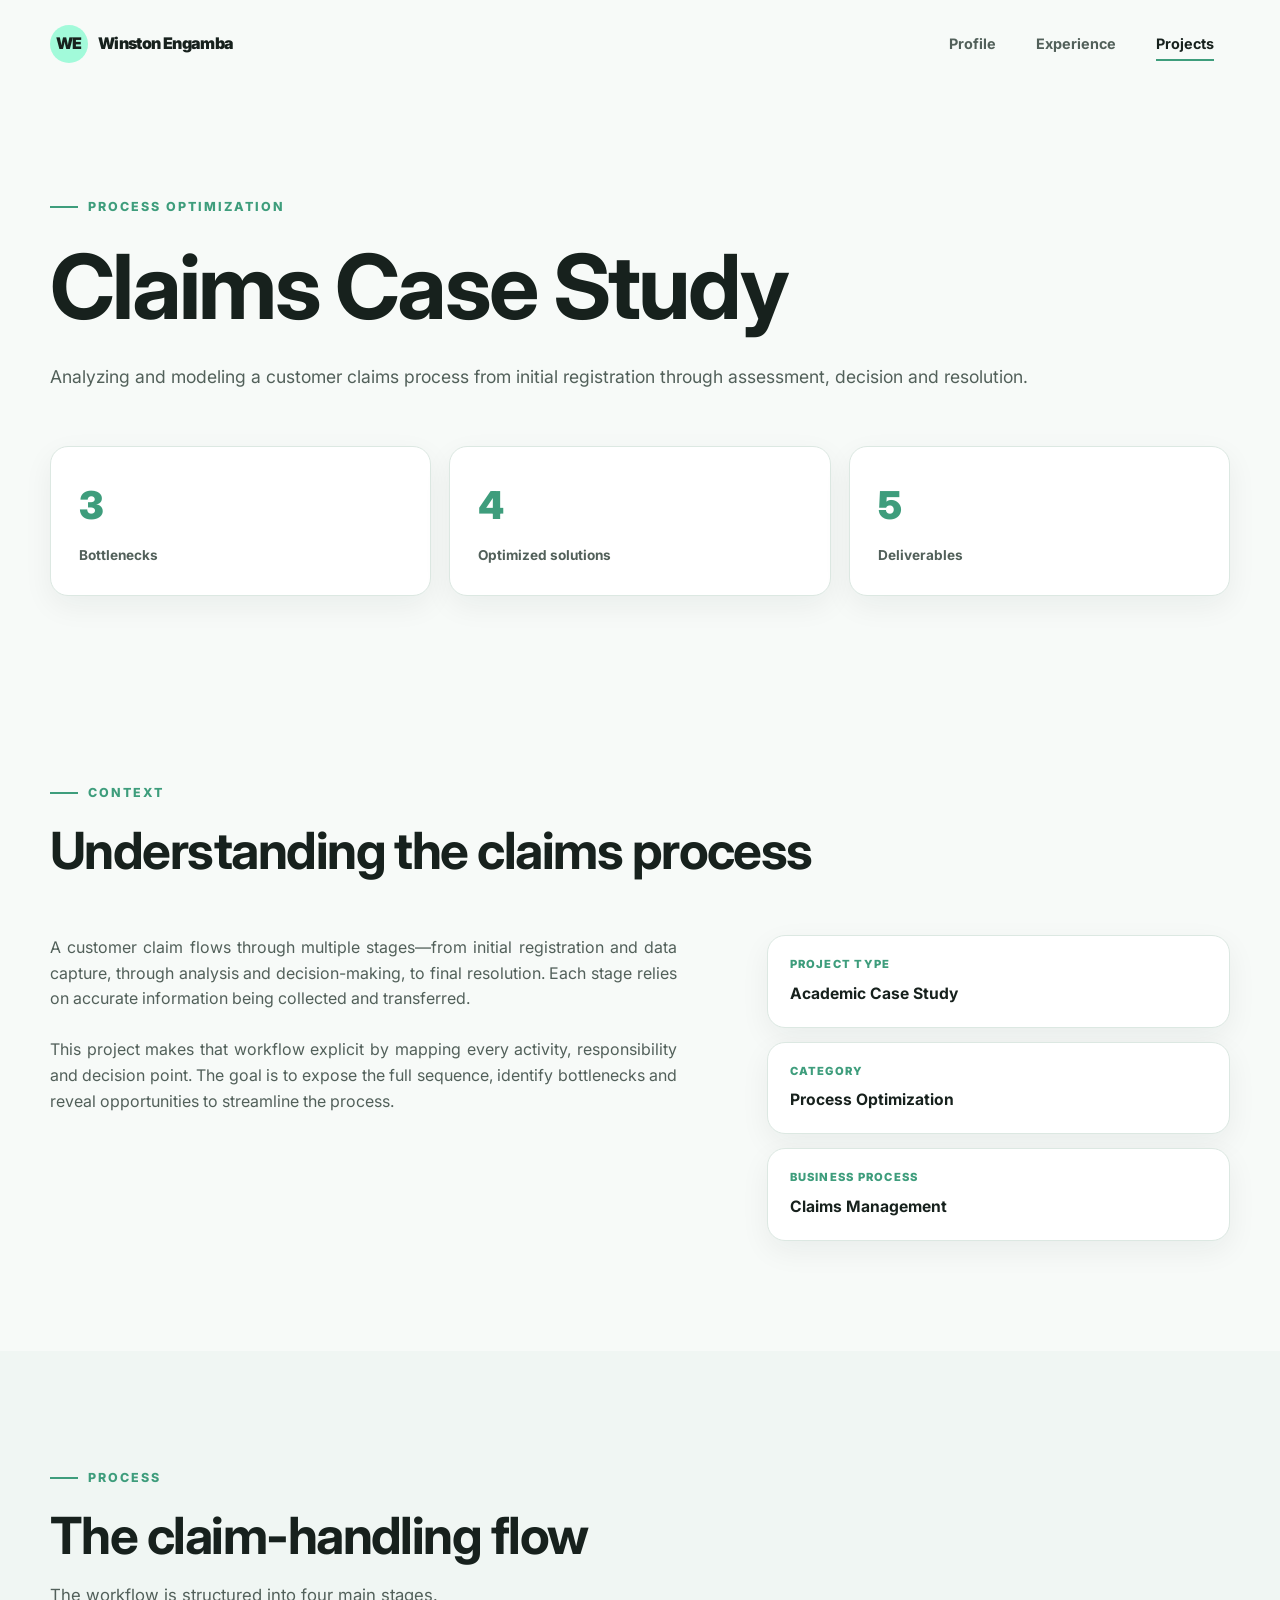
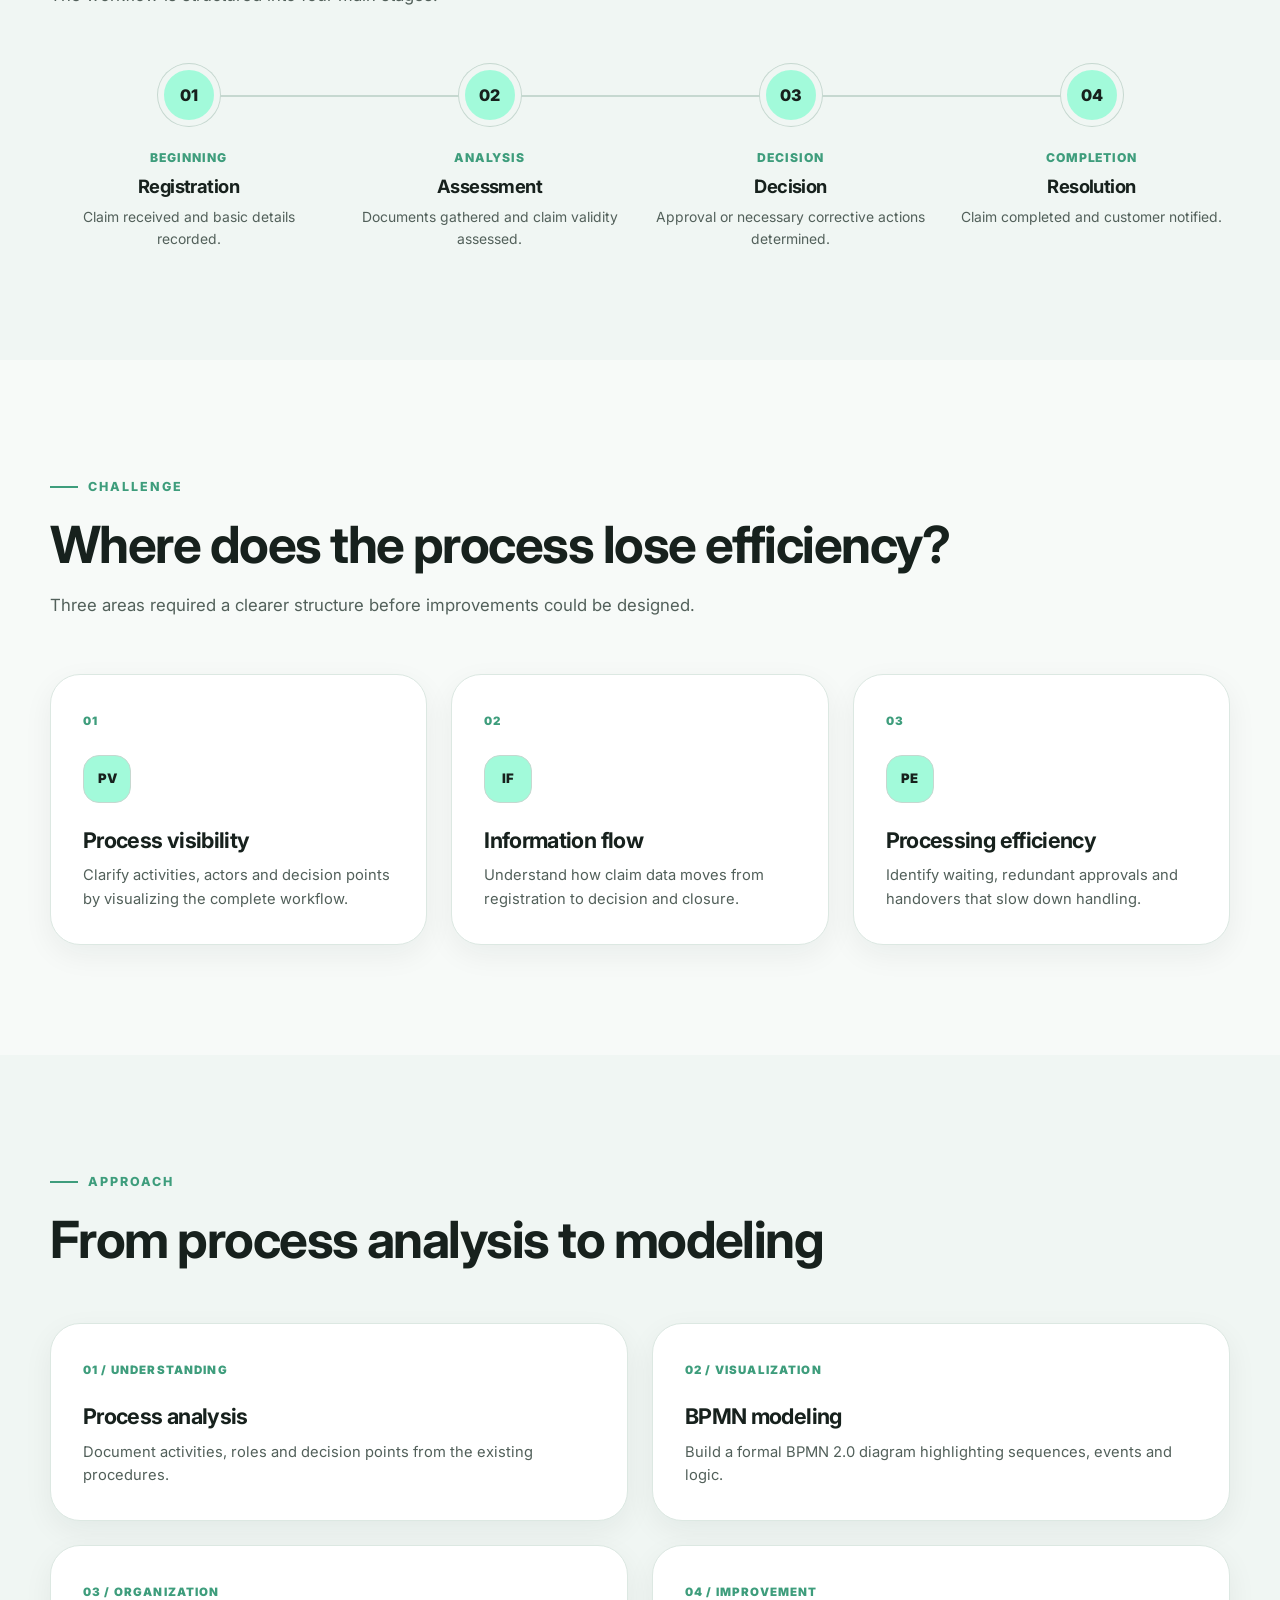
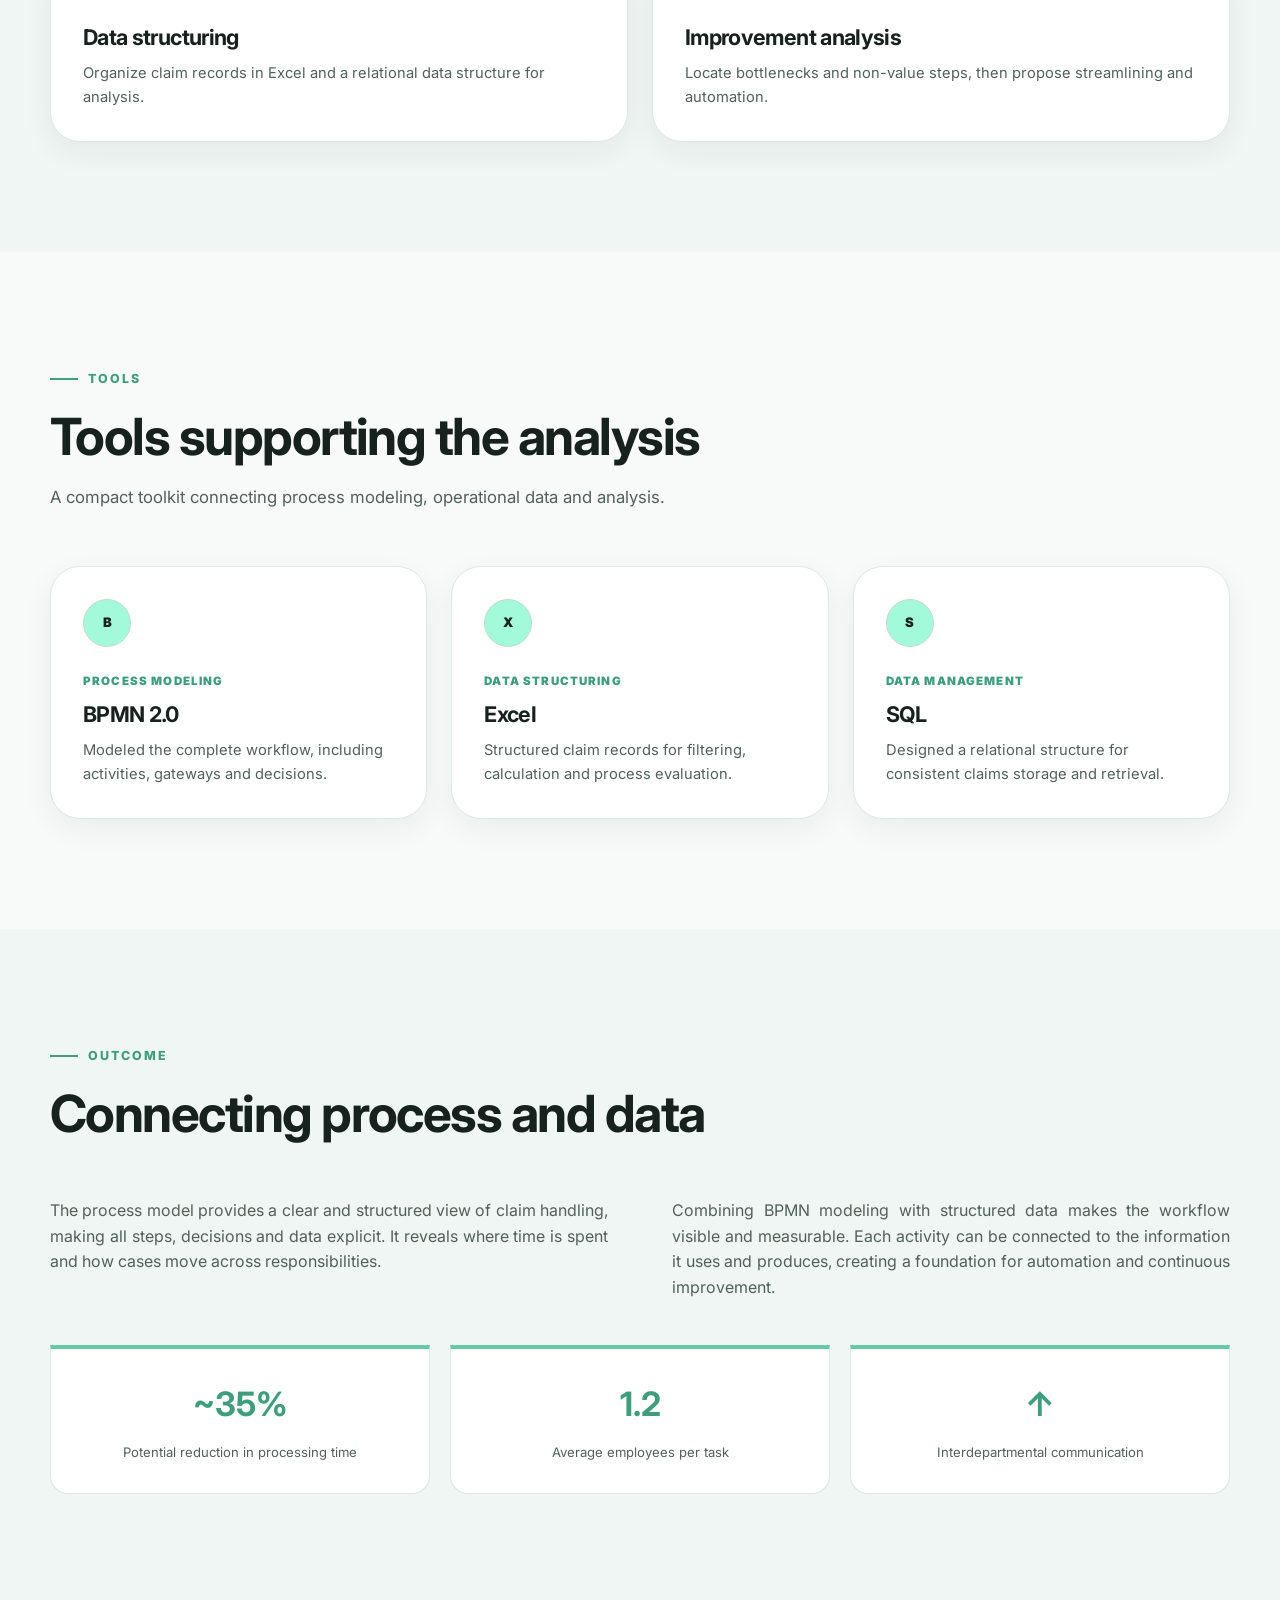
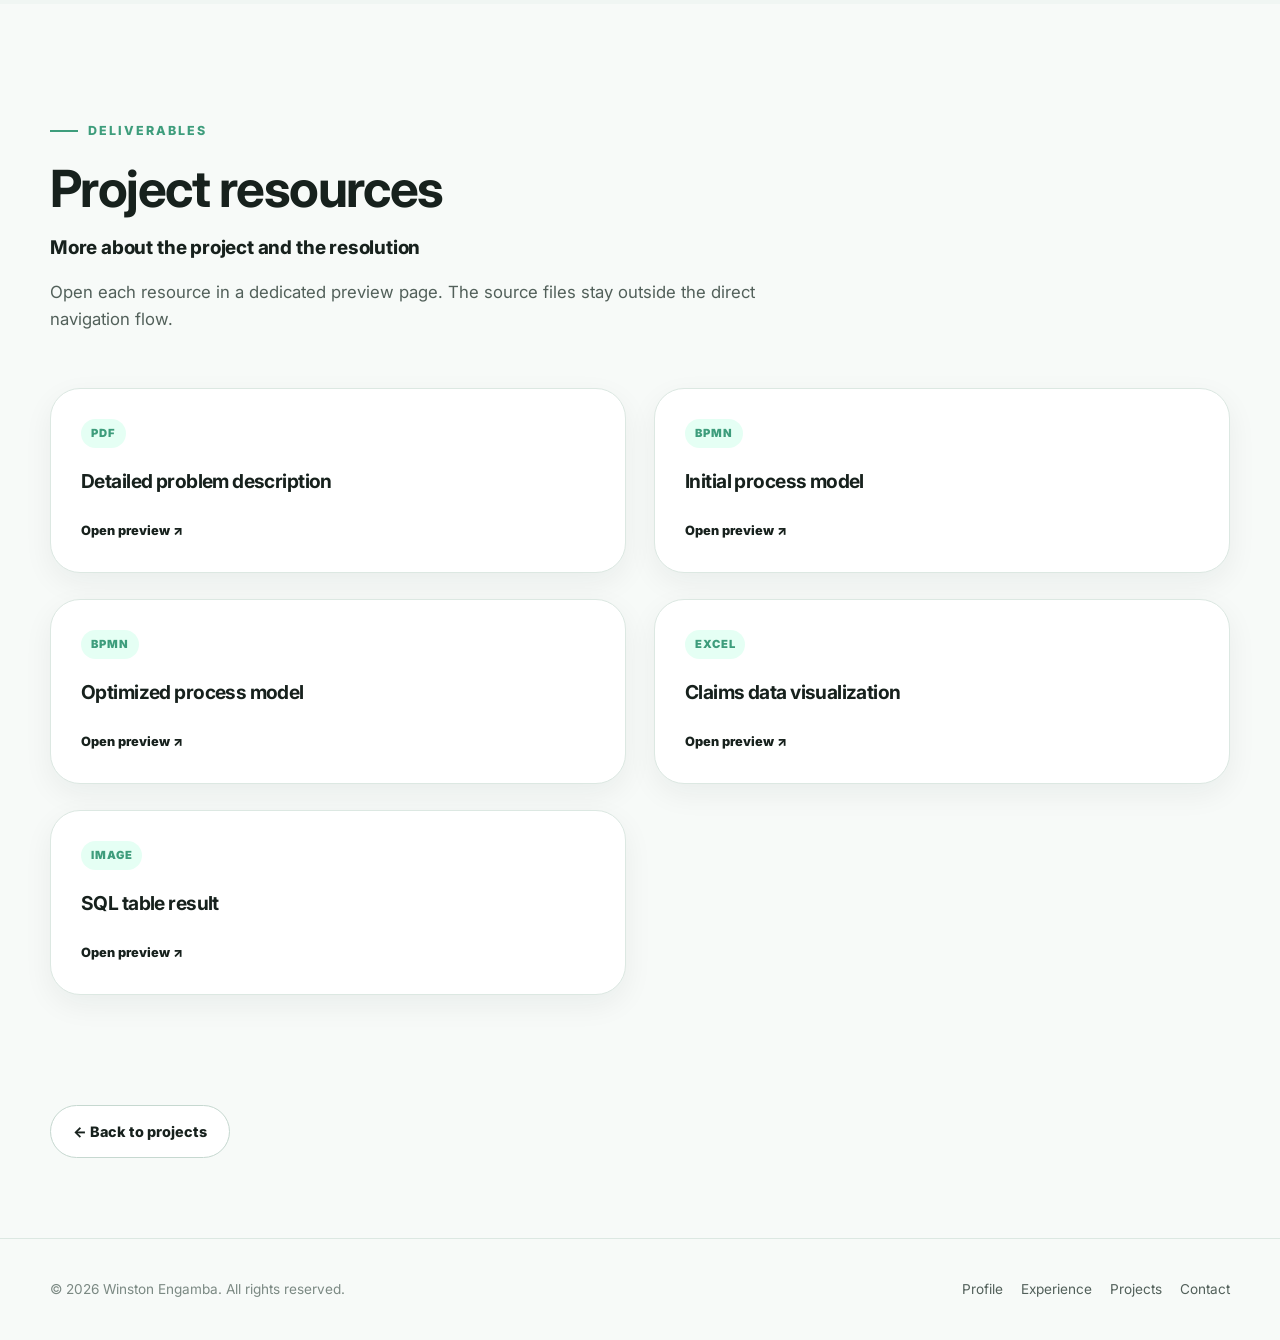
==== claims-case-study.html @ e2bd52e5 "Fix favicon and apple-touch-icon paths in HTML" ====
<!DOCTYPE html>
<html lang="en">
<head>
    <meta charset="UTF-8">
    <meta name="viewport" content="width=device-width, initial-scale=1.0">
    <meta name="description" content="Claims management process optimization case study using BPMN 2.0, Excel and SQL.">
    <meta name="author" content="Winston Engamba">
    <title>Winston Engamba | Claims Case Study</title>

    <link rel="icon" type="image/svg+xml" href="assets/icon/favicon.svg">
    <link rel="alternate icon" type="image/png" href="assets/icon/favicon-32.png">
    <link rel="apple-touch-icon" href="assets/icon/apple-touch-icon.png">
    <meta name="theme-color" content="#A2FADA">

    <link rel="stylesheet" href="css/main.css">
    <link rel="stylesheet" href="css/cases.css">
    <link rel="preconnect" href="https://fonts.googleapis.com">
    <link rel="preconnect" href="https://fonts.gstatic.com" crossorigin>
    <link href="https://fonts.googleapis.com/css2?family=Inter:wght@400;500;600;700;800;900&display=swap" rel="stylesheet">
</head>

<body class="case-page" data-navigation-parent="projects.html">
<header class="site-header">
    <div class="header-container">
        <a href="index.html" class="site-logo" aria-label="Winston Engamba - Home">
            <span class="logo-mark">WE</span>
            <span>Winston Engamba</span>
        </a>
        <nav class="main-navigation" aria-label="Main navigation">
            <a href="index.html">Profile</a>
            <a href="experiences.html">Experience</a>
            <a href="projects.html" class="active">Projects</a>
        </nav>
    </div>
</header>

<main>
    <!-- Reuse this hero and summary structure for future case-study pages. -->
    <section class="case-hero">
        <div class="container">
            <div class="case-hero-content reveal">
                <span class="section-label">Process Optimization</span>
                <h1 class="case-hero-title">Claims Case Study</h1>
                <p class="case-hero-description">
                    Analyzing and modeling a customer claims process from initial
                    registration through assessment, decision and resolution.
                </p>
            </div>

            <div class="case-summary" aria-label="Case study summary">
                <div class="case-summary-card reveal">
                    <span class="case-summary-value" data-case-summary="challenges">0</span>
                    <span class="case-summary-label">Bottlenecks</span>
                </div>
                <div class="case-summary-card reveal">
                    <span class="case-summary-value" data-case-summary="solutions">0</span>
                    <span class="case-summary-label">Optimized solutions</span>
                </div>
                <div class="case-summary-card reveal">
                    <span class="case-summary-value" data-case-summary="deliverables">0</span>
                    <span class="case-summary-label">Deliverables</span>
                </div>
            </div>
        </div>
    </section>

    <section class="section case-context-section">
        <div class="container">
            <div class="case-section-heading reveal">
                <span class="section-label">Context</span>
                <h2 class="section-title">Understanding the claims process</h2>
            </div>

            <div class="case-two-column">
                <div class="case-text reveal">
                    <p>
                        A customer claim flows through multiple stages—from initial
                        registration and data capture, through analysis and decision-making,
                        to final resolution. Each stage relies on accurate information being
                        collected and transferred.
                    </p>
                    <p>
                        This project makes that workflow explicit by mapping every activity,
                        responsibility and decision point. The goal is to expose the full
                        sequence, identify bottlenecks and reveal opportunities to streamline
                        the process.
                    </p>
                </div>
                <div class="case-facts reveal">
                    <div class="case-fact">
                        <span>Project type</span>
                        <strong>Academic Case Study</strong>
                    </div>
                    <div class="case-fact">
                        <span>Category</span>
                        <strong>Process Optimization</strong>
                    </div>
                    <div class="case-fact">
                        <span>Business process</span>
                        <strong>Claims Management</strong>
                    </div>
                </div>
            </div>
        </div>
    </section>

    <section class="section case-section-alt">
        <div class="container">
            <div class="case-section-heading reveal">
                <span class="section-label">Process</span>
                <h2 class="section-title">The claim-handling flow</h2>
                <p class="section-description">The workflow is structured into four main stages.</p>
            </div>

            <div class="process-timeline">
                <article class="process-stage reveal">
                    <div class="process-node">01</div>
                    <span class="process-stage-label">Beginning</span>
                    <h3>Registration</h3>
                    <p>Claim received and basic details recorded.</p>
                </article>
                <article class="process-stage reveal">
                    <div class="process-node">02</div>
                    <span class="process-stage-label">Analysis</span>
                    <h3>Assessment</h3>
                    <p>Documents gathered and claim validity assessed.</p>
                </article>
                <article class="process-stage reveal">
                    <div class="process-node">03</div>
                    <span class="process-stage-label">Decision</span>
                    <h3>Decision</h3>
                    <p>Approval or necessary corrective actions determined.</p>
                </article>
                <article class="process-stage reveal">
                    <div class="process-node">04</div>
                    <span class="process-stage-label">Completion</span>
                    <h3>Resolution</h3>
                    <p>Claim completed and customer notified.</p>
                </article>
            </div>
        </div>
    </section>

    <section class="section">
        <div class="container">
            <div class="case-section-heading reveal">
                <span class="section-label">Challenge</span>
                <h2 class="section-title">Where does the process lose efficiency?</h2>
                <p class="section-description">
                    Three areas required a clearer structure before improvements could be designed.
                </p>
            </div>

            <div class="challenge-grid">
                <article class="challenge-card reveal" data-case-challenge>
                    <span class="case-card-number">01</span>
                    <div class="case-card-icon" aria-hidden="true">PV</div>
                    <h3>Process visibility</h3>
                    <p>Clarify activities, actors and decision points by visualizing the complete workflow.</p>
                </article>
                <article class="challenge-card reveal" data-case-challenge>
                    <span class="case-card-number">02</span>
                    <div class="case-card-icon" aria-hidden="true">IF</div>
                    <h3>Information flow</h3>
                    <p>Understand how claim data moves from registration to decision and closure.</p>
                </article>
                <article class="challenge-card reveal" data-case-challenge>
                    <span class="case-card-number">03</span>
                    <div class="case-card-icon" aria-hidden="true">PE</div>
                    <h3>Processing efficiency</h3>
                    <p>Identify waiting, redundant approvals and handovers that slow down handling.</p>
                </article>
            </div>
        </div>
    </section>

    <section class="section case-section-alt">
        <div class="container">
            <div class="case-section-heading reveal">
                <span class="section-label">Approach</span>
                <h2 class="section-title">From process analysis to modeling</h2>
            </div>

            <div class="approach-grid">
                <article class="approach-card reveal" data-case-solution>
                    <span class="case-card-number">01 / Understanding</span>
                    <h3>Process analysis</h3>
                    <p>Document activities, roles and decision points from the existing procedures.</p>
                </article>
                <article class="approach-card reveal" data-case-solution>
                    <span class="case-card-number">02 / Visualization</span>
                    <h3>BPMN modeling</h3>
                    <p>Build a formal BPMN 2.0 diagram highlighting sequences, events and logic.</p>
                </article>
                <article class="approach-card reveal" data-case-solution>
                    <span class="case-card-number">03 / Organization</span>
                    <h3>Data structuring</h3>
                    <p>Organize claim records in Excel and a relational data structure for analysis.</p>
                </article>
                <article class="approach-card reveal" data-case-solution>
                    <span class="case-card-number">04 / Improvement</span>
                    <h3>Improvement analysis</h3>
                    <p>Locate bottlenecks and non-value steps, then propose streamlining and automation.</p>
                </article>
            </div>
        </div>
    </section>

    <section class="section">
        <div class="container">
            <div class="case-section-heading reveal">
                <span class="section-label">Tools</span>
                <h2 class="section-title">Tools supporting the analysis</h2>
                <p class="section-description">
                    A compact toolkit connecting process modeling, operational data and analysis.
                </p>
            </div>

            <div class="tools-grid">
                <article class="tool-card reveal">
                    <div class="tool-mark" aria-hidden="true">B</div>
                    <span class="tool-category">Process modeling</span>
                    <h3>BPMN 2.0</h3>
                    <p>Modeled the complete workflow, including activities, gateways and decisions.</p>
                </article>
                <article class="tool-card reveal">
                    <div class="tool-mark" aria-hidden="true">X</div>
                    <span class="tool-category">Data structuring</span>
                    <h3>Excel</h3>
                    <p>Structured claim records for filtering, calculation and process evaluation.</p>
                </article>
                <article class="tool-card reveal">
                    <div class="tool-mark" aria-hidden="true">S</div>
                    <span class="tool-category">Data management</span>
                    <h3>SQL</h3>
                    <p>Designed a relational structure for consistent claims storage and retrieval.</p>
                </article>
            </div>
        </div>
    </section>

    <section class="section case-section-alt">
        <div class="container">
            <div class="case-section-heading reveal">
                <span class="section-label">Outcome</span>
                <h2 class="section-title">Connecting process and data</h2>
            </div>

            <div class="outcome-content reveal">
                <div class="outcome-copy">
                    <p>
                        The process model provides a clear and structured view of claim handling,
                        making all steps, decisions and data explicit. It reveals where time is
                        spent and how cases move across responsibilities.
                    </p>
                    <p>
                        Combining BPMN modeling with structured data makes the workflow visible
                        and measurable. Each activity can be connected to the information it uses
                        and produces, creating a foundation for automation and continuous improvement.
                    </p>
                </div>

                <div class="outcome-metrics">
                    <div class="outcome-metric">
                        <strong>~35%</strong>
                        <span>Potential reduction in processing time</span>
                    </div>
                    <div class="outcome-metric">
                        <strong>1.2</strong>
                        <span>Average employees per task</span>
                    </div>
                    <div class="outcome-metric">
                        <strong>↑</strong>
                        <span>Interdepartmental communication</span>
                    </div>
                </div>
            </div>
        </div>
    </section>

    <section class="section case-deliverables-section" id="deliverables">
        <div class="container">
            <div class="case-section-heading reveal">
                <span class="section-label">Deliverables</span>
                <h2 class="section-title">Project resources</h2>
                <p class="deliverables-subtitle">More about the project and the resolution</p>
                <p class="section-description">
                    Open each resource in a dedicated preview page. The source files stay outside
                    the direct navigation flow.
                </p>
            </div>

            <div class="deliverables-grid">
                <a class="deliverable-card reveal" data-case-deliverable href="document-viewer.html?doc=overview" target="_blank" rel="noopener noreferrer">
                    <span class="deliverable-type">PDF</span>
                    <h3>Detailed problem description</h3>
                    <span class="deliverable-action">Open preview ↗</span>
                </a>
                <a class="deliverable-card reveal" data-case-deliverable href="document-viewer.html?doc=initial-process" target="_blank" rel="noopener noreferrer">
                    <span class="deliverable-type">BPMN</span>
                    <h3>Initial process model</h3>
                    <span class="deliverable-action">Open preview ↗</span>
                </a>
                <a class="deliverable-card reveal" data-case-deliverable href="document-viewer.html?doc=optimized-process" target="_blank" rel="noopener noreferrer">
                    <span class="deliverable-type">BPMN</span>
                    <h3>Optimized process model</h3>
                    <span class="deliverable-action">Open preview ↗</span>
                </a>
                <a class="deliverable-card reveal" data-case-deliverable href="document-viewer.html?doc=excel" target="_blank" rel="noopener noreferrer">
                    <span class="deliverable-type">Excel</span>
                    <h3>Claims data visualization</h3>
                    <span class="deliverable-action">Open preview ↗</span>
                </a>
                <a class="deliverable-card reveal" data-case-deliverable href="document-viewer.html?doc=sql-result" target="_blank" rel="noopener noreferrer">
                    <span class="deliverable-type">Image</span>
                    <h3>SQL table result</h3>
                    <span class="deliverable-action">Open preview ↗</span>
                </a>
            </div>
        </div>
    </section>

    <div class="case-back">
        <div class="container">
            <a href="projects.html" class="button button-secondary">← Back to projects</a>
        </div>
    </div>
</main>

<footer class="site-footer">
    <div class="container footer-container">
        <p class="footer-copy">© <span data-current-year>2026</span> Winston Engamba. All rights reserved.</p>
        <div class="footer-links">
            <a href="index.html">Profile</a>
            <a href="experiences.html">Experience</a>
            <a href="projects.html">Projects</a>
            <a href="index.html#contact">Contact</a>
        </div>
    </div>
</footer>

<script src="js/main.js" defer></script>
<script src="js/animations.js" defer></script>
<script src="js/cases.js" defer></script>
</body>
</html>
---- css/main.css ----
/* =========================================================
   WINSTON ENGAMBA — PORTFOLIO
   MAIN.CSS
   Global design system
========================================================= */


/* =========================================================
   01. DESIGN TOKENS
========================================================= */

:root {
    /* ---------- Brand ---------- */
    --primary: #A2FADA;
    --primary-dark: #65C9A6;
    --primary-deep: #3E9D7C;
    --primary-light: #E5FFF4;


    /* ---------- Backgrounds ---------- */
    --background: #F7FAF8;
    --surface: #FFFFFF;
    --surface-soft: #F0F6F3;


    /* ---------- Typography ---------- */
    --text: #17211D;
    --text-soft: #52605A;
    --text-muted: #7B8983;


    /* ---------- Borders ---------- */
    --border: #DCE8E2;
    --border-strong: #C6D8D0;


    /* ---------- Shadows ---------- */
    --shadow-soft:0 10px 30px rgba(23, 33, 29, 0.06);
    --shadow-medium: 0 20px 50px rgba(23, 33, 29, 0.10);


    /* ---------- Radius ---------- */
    --radius-small: 10px;
    --radius-medium: 18px;
    --radius-large: 30px;
    --radius-pill: 999px;


    /* ---------- Layout ---------- */
    --container-width: 1180px;
    --section-padding: 110px;

    /* ---------- Transitions ---------- */
    --transition-fast: 0.2s ease;
    --transition: 0.35s ease;
    --transition-slow: 0.6s ease;

}


/* =========================================================
   02. RESET
========================================================= */

*,
*::before,
*::after {box-sizing: border-box;}

html {scroll-behavior: smooth;}
body {
    margin: 0;
    padding: 0;
    background: var(--background);
    color: var(--text);
    font-family: Inter, "Segoe UI", Roboto, Helvetica, Arial, sans-serif;
    line-height: 1.6;
    overflow-x: hidden;
}

body.menu-is-open {overflow: hidden;}
img {display: block; max-width: 100%;}
a {color: inherit; text-decoration: none;}

button, input, textarea,
select {font: inherit;}

/* =========================================================
   03. GLOBAL TYPOGRAPHY
========================================================= */

h1,
h2,
h3,
h4,
p {margin-top: 0;}
h1,
h2,
h3,
h4 {line-height: 1.15; letter-spacing: -0.03em;}
h1 {font-size: clamp(3rem, 7vw, 6.8rem);}
h2 {font-size: clamp(2.2rem, 4vw, 4rem);}
h3 {font-size: clamp(1.4rem, 2vw, 2rem);}
p {color: var(--text-soft);}

/* =========================================================
   04. GLOBAL CONTAINER
========================================================= */
.container {
    width: min(calc(100% - 40px), var(--container-width));margin-inline: auto;}


/* =========================================================
   05. SECTIONS
========================================================= */

.section {padding-block: var(--section-padding);}
.section-header {
    max-width: 760px;
    margin-bottom: 55px;
}
.section-label {
    display: inline-flex;
    align-items: center;
    gap: 10px;
    margin-bottom: 18px;
    color: var(--primary-deep);
    font-size: 0.78rem;
    font-weight: 800;
    letter-spacing: 0.16em;
    text-transform: uppercase;
}
.section-label::before {
    content: "";
    width: 28px;
    height: 2px;
    background: var(--primary-deep);
}
.section-title {margin-bottom: 18px;}
.section-description {
    max-width: 650px;
    font-size: 1.05rem;
}


/* =========================================================
   06. HEADER
========================================================= */

.site-header {
    position: fixed;
    top: 0;
    left: 0;
    width: 100%;
    z-index: 1000;
    padding: 22px 0;
    transition:
      background var(--transition), box-shadow var(--transition),
      padding var(--transition);
}


.site-header.header-scrolled {
    padding: 14px 0;
    background: rgba(247, 250, 248, 0.90);
    box-shadow: 0 5px 25px rgba(23, 33, 29, 0.06);
    backdrop-filter: blur(14px);
}

.header-container {
    width: min(calc(100% - 40px), var(--container-width));
    margin-inline: auto;
    display: flex;
    align-items: center;
    justify-content: space-between;
}

.site-logo {
    display: inline-flex;
    align-items: center;
    gap: 10px;
    font-weight: 900;
    letter-spacing: -0.04em;
}

.logo-mark {
    display: grid;
    place-items: center;
    width: 38px;
    height: 38px;
    border-radius: 50%;
    background: var(--primary);
    color: var(--text);
    font-weight: 900;
}


.main-navigation {
    display: flex;
    align-items: center;
    gap: 8px;
}

.main-navigation a {
    position: relative;
    padding: 10px 16px;
    color: var(--text-soft);
    font-size: 0.9rem;
    font-weight: 700;
    transition: color var(--transition-fast);
}

.main-navigation a::after {
    content: "";
    position: absolute;
    left: 16px;
    right: 16px;
    bottom: 4px;
    height: 2px;
    background: var(--primary-deep);
    transform: scaleX(0);
    transform-origin: center;
    transition: transform var(--transition);}
.main-navigation a:hover,
.main-navigation a.active {color: var(--text);}
.main-navigation a:hover::after,
.main-navigation a.active::after {transform: scaleX(1);}


/* =========================================================
   07. MOBILE MENU
========================================================= */
.mobile-menu-button {
    display: none;
    width: 44px;
    height: 44px;
    padding: 9px;
    border: 1px solid var(--border);
    border-radius: 50%;
    background: var(--surface);
    cursor: pointer;

}
.mobile-menu-button span {
    display: block;
    width: 100%;
    height: 2px;
    margin: 5px 0;
    background: var(--text);
    transition: transform var(--transition), opacity var(--transition);
}
.mobile-menu-button.menu-open span:nth-child(1) {
  transform: translateY(7px)rotate(45deg);}
.mobile-menu-button.menu-open span:nth-child(2) {opacity: 0;}
.mobile-menu-button.menu-open span:nth-child(3) {
  transform: translateY(-7px) rotate(-45deg);}


/* =========================================================
   08. BUTTONS
========================================================= */

.button {
    display: inline-flex;
    align-items: center;
    justify-content: center;
    gap: 10px;
    padding: 14px 22px;
    border: 1px solid transparent;
    border-radius: var(--radius-pill);
    font-size: 0.9rem;
    font-weight: 800;
    cursor: pointer;
    transition: transform var(--transition), background var(--transition),
        border-color var(--transition),
        box-shadow var(--transition);
}
.button:hover {transform: translateY(-2px);}
.button-primary {
    background: var(--primary);
    color: var(--text);
    box-shadow: 0 8px 20px rgba(101, 201, 166, 0.18);
}
.button-primary:hover {background: var(--primary-dark);}
.button-secondary {
    border-color: var(--border-strong);
    background: var(--surface);
}
.button-secondary:hover {
    border-color: var(--primary-dark);
    background: var(--primary-light);

}


/* =========================================================
   09. TAGS / PILLS
========================================================= */

.tag {
    display: inline-flex;
    align-items: center;
    padding: 7px 12px;
    border: 1px solid var(--border);
    border-radius: var(--radius-pill);
    background: var(--surface);
    color: var(--text-soft);
    font-size: 0.76rem;
    font-weight: 700;
}


.tag-primary {
    border-color:rgba(101, 201, 166, 0.35);
    background: var(--primary-light);
    color: var(--primary-deep);
}


/* =========================================================
   10. CARDS
========================================================= */

.card {
    background: var(--surface);
    border: 1px solid var(--border);
    border-radius: var(--radius-medium);
    box-shadow: var(--shadow-soft);
    transition: transform var(--transition), box-shadow var(--transition),
    border-color var(--transition);
}

.card:hover {transform: translateY(-5px);
    border-color:rgba(101, 201, 166, 0.55);
    box-shadow: var(--shadow-medium);
}


/* =========================================================
   11. FOOTER
========================================================= */

.site-footer {padding: 40px 0; border-top: 1px solid var(--border);}
.footer-container {display: flex;
    align-items: center;
    justify-content: space-between;
    gap: 30px;
}
.footer-copy {margin: 0; color: var(--text-muted); font-size: 0.85rem;}
.footer-links {display: flex; gap: 18px;}
.footer-links a {color: var(--text-soft); font-size: 0.85rem; 
                 transition:color var(--transition-fast);}
.footer-links a:hover {color: var(--primary-deep);}

/* =========================================================
   12. SCROLL REVEAL
========================================================= */
.reveal {opacity: 0; transform:translateY(30px); transition:opacity 0.8s ease,
        transform 0.8s ease;}
.reveal.visible {opacity: 1; transform:translateY(0);}
.reveal:nth-child(1) {transition-delay: 0ms;}
.reveal:nth-child(2) {transition-delay: 80ms;}
.reveal:nth-child(3) {transition-delay: 160ms;}
.reveal:nth-child(4) {transition-delay: 240ms;}


/* =========================================================
   13. STAGGER
========================================================= */
.skill-bubble,
.interest-card,
.experience-card,
.project-card,
.category-bubble {transition-delay:var(--animation-delay, 0ms);}

/* =========================================================
   14. UTILITY
========================================================= */
.text-primary {color: var(--primary-deep);}
.text-center {text-align: center;}
.no-margin {margin: 0;}


/* =========================================================
   15. RESPONSIVE
========================================================= */
@media (max-width: 850px) {:root {--section-padding: 80px;}
    .main-navigation {
        position: fixed;
        top: 76px;
        left: 20px;
        right: 20px;
        display: flex;
        flex-direction: column;
        align-items: stretch;
        padding: 15px;
        border: 1px solid var(--border);
        border-radius: var(--radius-medium);
        background: var(--surface);
        box-shadow: var(--shadow-medium);
        opacity: 0;
        visibility: hidden;
        transform: translateY(-10px);
        transition: opacity var(--transition), visibility var(--transition),
        transform var(--transition);
    }
    .main-navigation.mobile-navigation-open {opacity: 1; visibility: visible;
                                             transform:translateY(0);}
    .main-navigation a {padding: 13px 15px;}
    .mobile-menu-button {display: block;}
    .footer-container {
      flex-direction: column;
      align-items: flex-start;

    }

}


@media (max-width: 600px) {
    .container,
    .header-container {width:min(calc(100% - 28px), var(--container-width));}
    .section-header {margin-bottom: 40px;}
    .footer-links {flex-wrap: wrap;}

}


/* =========================================================
   16. REDUCED MOTION
========================================================= */

@media (prefers-reduced-motion: reduce) {
    *, *::before, *::after {scroll-behavior: auto !important;
        animation-duration:0.01ms !important;
        animation-iteration-count:1 !important;
        transition-duration:0.01ms !important;
    }

    .reveal {opacity: 1; transform: none;}

}
---- css/cases.css ----
/* =========================================================
   CASE STUDY DESIGN SYSTEM
   Reuse these classes for every future case-study page.
========================================================= */

.case-page {--case-accent: var(--primary);}

.case-hero {
    padding-top: 190px;
    padding-bottom: 70px;
}

.case-hero-content {width: 100%; max-width: none;}
.case-hero-title {
    margin-bottom: 25px;
    font-size: clamp(3rem, 7vw, 6.8rem);
}
.case-hero-description {
    width: 100%;
    max-width: none;
    margin-bottom: 0;
    font-size: 1.1rem;
}

.case-summary {
    display: grid;
    grid-template-columns: repeat(3, minmax(0, 1fr));
    gap: 18px;
    margin-top: 55px;
}
.case-summary-card {
    padding: 28px;
    border: 1px solid var(--border);
    border-radius: var(--radius-medium);
    background: var(--surface);
    box-shadow: var(--shadow-soft);
}
.case-summary-value {
    display: block;
    margin-bottom: 5px;
    color: var(--primary-deep);
    font-size: 2.4rem;
    font-weight: 900;
    letter-spacing: -0.05em;
}
.case-summary-label {
    color: var(--text-soft);
    font-size: 0.85rem;
    font-weight: 700;
}

.case-section-alt {background: var(--surface-soft);}
.case-section-heading {width: 100%; margin-bottom: 55px;}
.case-section-heading .section-description {max-width: 760px;}

/* Context */
.case-two-column {
    display: grid;
    grid-template-columns: minmax(0, 1.15fr) minmax(280px, 0.85fr);
    gap: clamp(45px, 7vw, 90px);
    align-items: start;
}
.case-text {text-align: justify;}
.case-text p {margin-bottom: 1.6rem;}
.case-text p:last-child {margin-bottom: 0;}
.case-facts {display: grid; gap: 14px;}
.case-fact {
    padding: 20px 22px;
    border: 1px solid var(--border);
    border-radius: var(--radius-medium);
    background: var(--surface);
    box-shadow: var(--shadow-soft);
    transition: transform var(--transition), background var(--transition), border-color var(--transition);
}
.case-fact:hover {
    transform: translateY(-4px);
    border-color: var(--primary-dark);
    background: var(--primary-light);
}
.case-fact span {
    display: block;
    margin-bottom: 7px;
    color: var(--primary-deep);
    font-size: 0.7rem;
    font-weight: 850;
    letter-spacing: 0.11em;
    text-transform: uppercase;
}
.case-fact strong {font-size: 0.98rem;}

/* Process */
.process-timeline {
    position: relative;
    display: grid;
    grid-template-columns: repeat(4, minmax(0, 1fr));
    gap: 24px;
}
.process-timeline::before {
    content: "";
    position: absolute;
    top: 31px;
    left: 12.5%;
    right: 12.5%;
    height: 2px;
    background: var(--border-strong);
}
.process-stage {position: relative; z-index: 1; text-align: center;}
.process-node {
    width: 62px;
    height: 62px;
    display: grid;
    place-items: center;
    margin: 0 auto 22px;
    border: 6px solid var(--surface-soft);
    border-radius: 50%;
    background: var(--primary);
    box-shadow: 0 0 0 1px var(--border-strong);
    font-weight: 850;
}
.process-stage-label {
    display: block;
    margin-bottom: 8px;
    color: var(--primary-deep);
    font-size: 0.76rem;
    font-weight: 850;
    letter-spacing: 0.08em;
    text-transform: uppercase;
}
.process-stage h3 {margin-bottom: 9px; font-size: 1.15rem;}
.process-stage p {margin: 0; font-size: 0.87rem;}

/* Visual cards */
.challenge-grid,
.tools-grid {
    display: grid;
    grid-template-columns: repeat(3, minmax(0, 1fr));
    gap: 24px;
}
.approach-grid {
    display: grid;
    grid-template-columns: repeat(2, minmax(0, 1fr));
    gap: 24px;
}
.challenge-card,
.approach-card,
.tool-card {
    position: relative;
    padding: 32px;
    overflow: hidden;
    border: 1px solid var(--border);
    border-radius: var(--radius-large);
    background: var(--surface);
    box-shadow: var(--shadow-soft);
    transition: transform var(--transition), background var(--transition), border-color var(--transition), box-shadow var(--transition);
}
.challenge-card:hover,
.approach-card:hover,
.tool-card:hover {
    transform: translateY(-6px);
    border-color: var(--primary-dark);
    background: var(--primary-light);
    box-shadow: var(--shadow-medium);
}
.case-card-number,
.tool-category {
    display: inline-block;
    margin-bottom: 24px;
    color: var(--primary-deep);
    font-size: 0.72rem;
    font-weight: 900;
    letter-spacing: 0.1em;
    text-transform: uppercase;
}
.case-card-icon,
.tool-mark {
    width: 48px;
    height: 48px;
    display: grid;
    place-items: center;
    margin-bottom: 25px;
    border: 1px solid var(--border-strong);
    border-radius: 16px;
    background: var(--primary);
    font-size: 0.82rem;
    font-weight: 900;
}
.challenge-card h3,
.approach-card h3,
.tool-card h3 {margin-bottom: 12px; font-size: 1.35rem;}
.challenge-card p,
.approach-card p,
.tool-card p {margin: 0; font-size: 0.92rem;}
.tool-card .tool-category {display: block; margin-bottom: 12px;}
.tool-card .tool-mark {border-radius: 50%;}

/* Outcome */
.outcome-content {width: 100%;}
.outcome-copy {
    display: grid;
    grid-template-columns: repeat(2, minmax(0, 1fr));
    gap: clamp(30px, 5vw, 70px);
    width: 100%;
    margin-bottom: 45px;
}
.outcome-copy p {margin: 0; text-align: justify;}
.outcome-metrics {
    display: grid;
    grid-template-columns: repeat(3, minmax(0, 1fr));
    gap: 20px;
    width: 100%;
}
.outcome-metric {
    padding: 28px;
    border: 1px solid var(--border);
    border-top: 4px solid var(--primary-dark);
    border-radius: 0 0 var(--radius-medium) var(--radius-medium);
    background: var(--surface);
    text-align: center;
}
.outcome-metric strong {
    display: block;
    margin-bottom: 8px;
    color: var(--primary-deep);
    font-size: 2.1rem;
}
.outcome-metric span {color: var(--text-soft); font-size: 0.82rem;}

/* Deliverables */
.deliverables-subtitle {
    margin: -3px 0 16px;
    color: var(--text);
    font-size: clamp(1rem, 1.6vw, 1.18rem);
    font-weight: 750;
    letter-spacing: -0.01em;
}
.deliverables-grid {
    display: grid;
    grid-template-columns: repeat(2, minmax(0, 1fr));
    column-gap: 28px;
    row-gap: 26px;
}
.deliverable-card {
    min-height: 185px;
    display: flex;
    flex-direction: column;
    align-items: flex-start;
    padding: 30px;
    border: 1px solid var(--border);
    border-radius: var(--radius-large);
    background: var(--surface);
    box-shadow: var(--shadow-soft);
    transition: transform var(--transition), background var(--transition), border-color var(--transition), box-shadow var(--transition);
}
.deliverable-card:hover {
    transform: translateY(-6px);
    border-color: var(--primary-dark);
    background: var(--primary-light);
    box-shadow: var(--shadow-medium);
}
.deliverable-type {
    padding: 6px 10px;
    margin-bottom: 22px;
    border-radius: var(--radius-pill);
    background: var(--primary-light);
    color: var(--primary-deep);
    font-size: 0.7rem;
    font-weight: 900;
    letter-spacing: 0.08em;
    text-transform: uppercase;
}
.deliverable-card h3 {margin-bottom: 24px; font-size: 1.2rem;}
.deliverable-action {margin-top: auto; font-size: 0.8rem; font-weight: 850;}
.case-back {padding: 0 0 80px;}

/* Protected resource viewer */
.viewer-page {min-height: 100vh; background: var(--surface-soft);}
.viewer-header {
    position: sticky;
    top: 0;
    z-index: 20;
    border-bottom: 1px solid var(--border);
    background: rgba(247, 250, 248, 0.94);
    backdrop-filter: blur(14px);
}
.viewer-header-inner {
    min-height: 76px;
    display: flex;
    align-items: center;
    justify-content: space-between;
    gap: 20px;
}
.viewer-heading {margin: 0; font-size: clamp(1.15rem, 2.5vw, 1.65rem);}
.viewer-main {padding: 28px 0 45px;}
.viewer-notice {
    display: flex;
    align-items: center;
    gap: 10px;
    margin: 0 0 18px;
    color: var(--text-muted);
    font-size: 0.78rem;
}
.viewer-notice::before {
    content: "";
    width: 8px;
    height: 8px;
    border-radius: 50%;
    background: var(--primary-dark);
}
.viewer-frame {
    min-height: calc(100vh - 170px);
    display: grid;
    place-items: center;
    overflow: hidden;
    border: 1px solid var(--border);
    border-radius: var(--radius-large);
    background: var(--surface);
    box-shadow: var(--shadow-medium);
}
.viewer-frame iframe {width: 100%; height: calc(100vh - 170px); border: 0;}
.viewer-frame img {
    max-width: 100%;
    max-height: calc(100vh - 190px);
    padding: 24px;
    user-select: none;
}
.viewer-error {max-width: 560px; padding: 40px; text-align: center;}
.viewer-error p {margin-bottom: 0;}
.capture-shield {
    position: fixed;
    inset: 0;
    z-index: 9999;
    display: none;
    place-items: center;
    padding: 30px;
    background: var(--text);
    color: white;
    text-align: center;
}
.viewer-page.is-obscured .capture-shield {display: grid;}

@media print {.viewer-page * {display: none !important;}}

@media (max-width: 900px) {
    .case-two-column,
    .outcome-copy {grid-template-columns: 1fr;}
    .challenge-grid,
    .tools-grid {grid-template-columns: 1fr;}
    .process-timeline {grid-template-columns: 1fr; gap: 32px;}
    .process-timeline::before {
        top: 31px;
        bottom: 31px;
        left: 31px;
        right: auto;
        width: 2px;
        height: auto;
    }
    .process-stage {min-height: 90px; padding-left: 90px; text-align: left;}
    .process-node {position: absolute; top: 0; left: 0; margin: 0;}
}

@media (max-width: 700px) {
    .case-summary,
    .approach-grid,
    .outcome-metrics,
    .deliverables-grid {grid-template-columns: 1fr;}
    .case-hero {padding-top: 145px; padding-bottom: 55px;}
    .case-summary {margin-top: 40px;}
    .challenge-card,
    .approach-card,
    .tool-card,
    .deliverable-card {padding: 25px 22px;}
    .viewer-header-inner {align-items: flex-start; flex-direction: column; padding-block: 14px;}
    .viewer-frame,
    .viewer-frame iframe {min-height: calc(100vh - 220px); height: calc(100vh - 220px);}
}
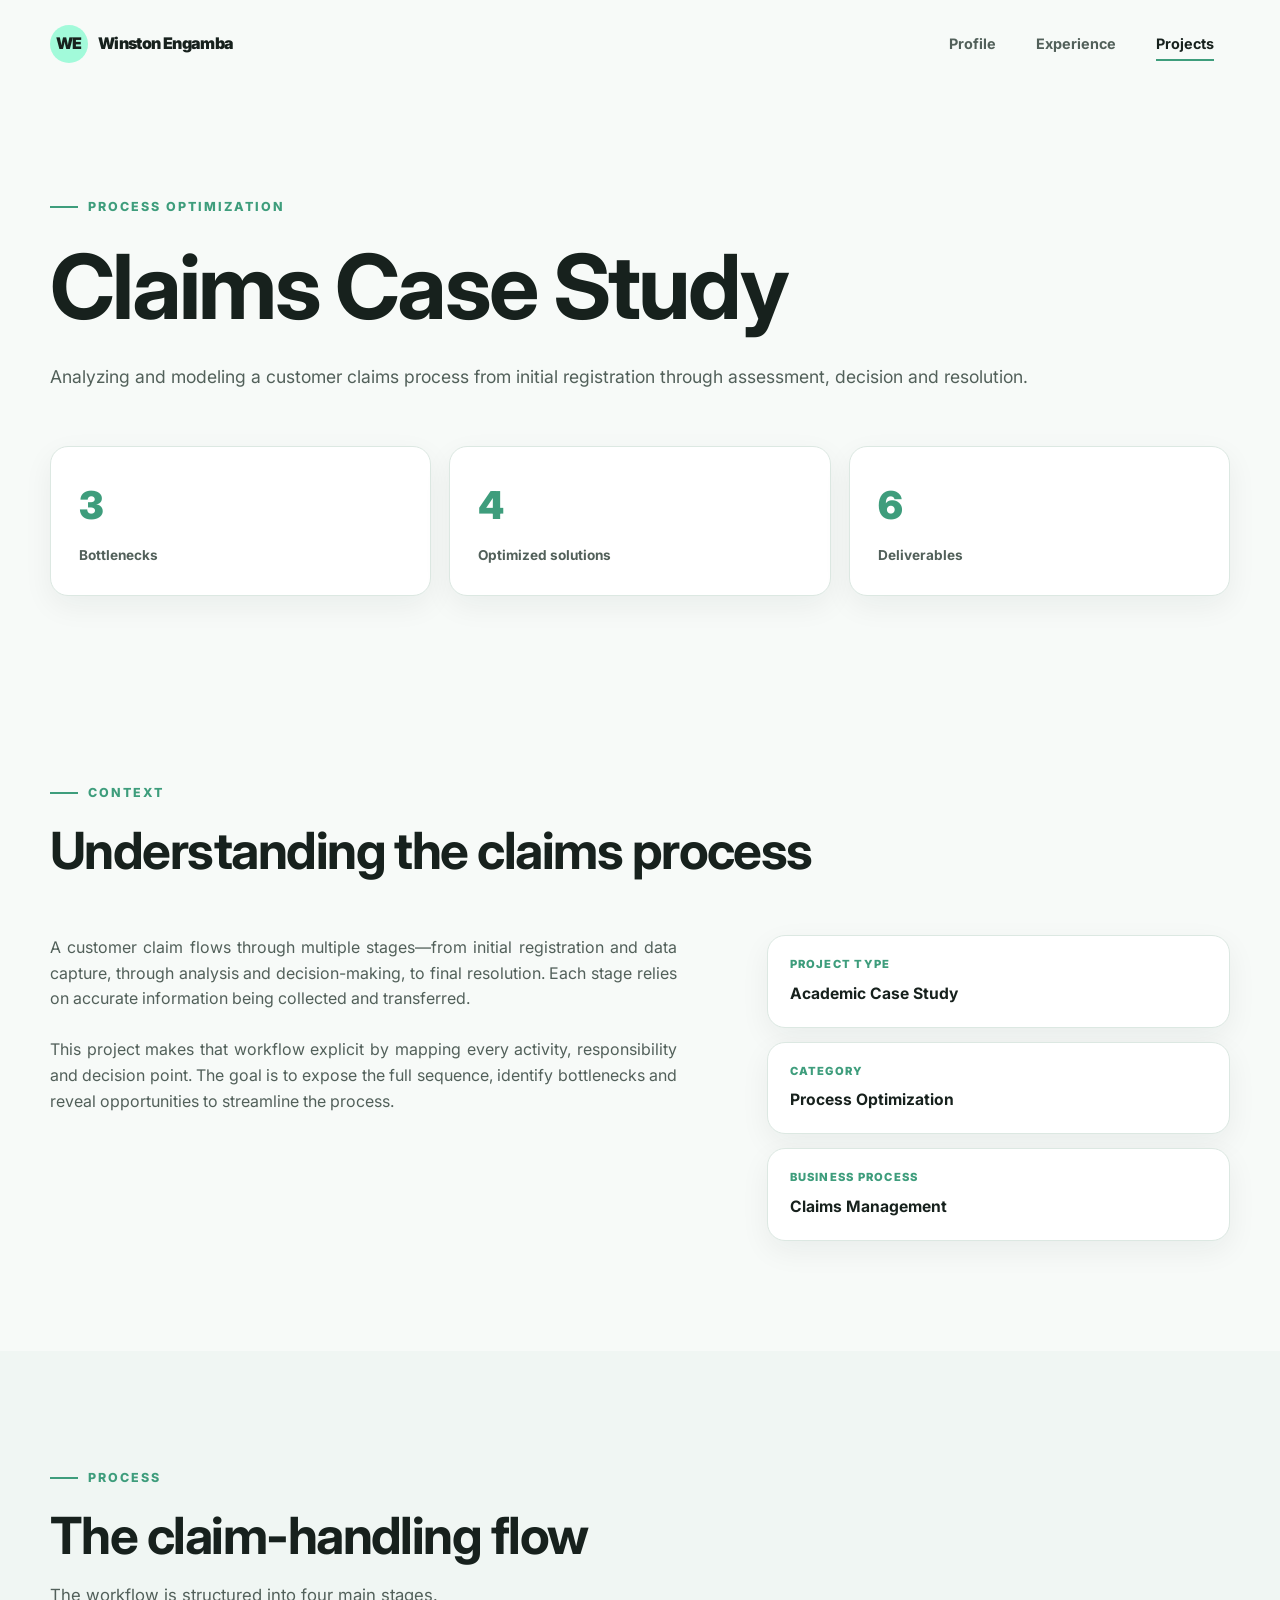
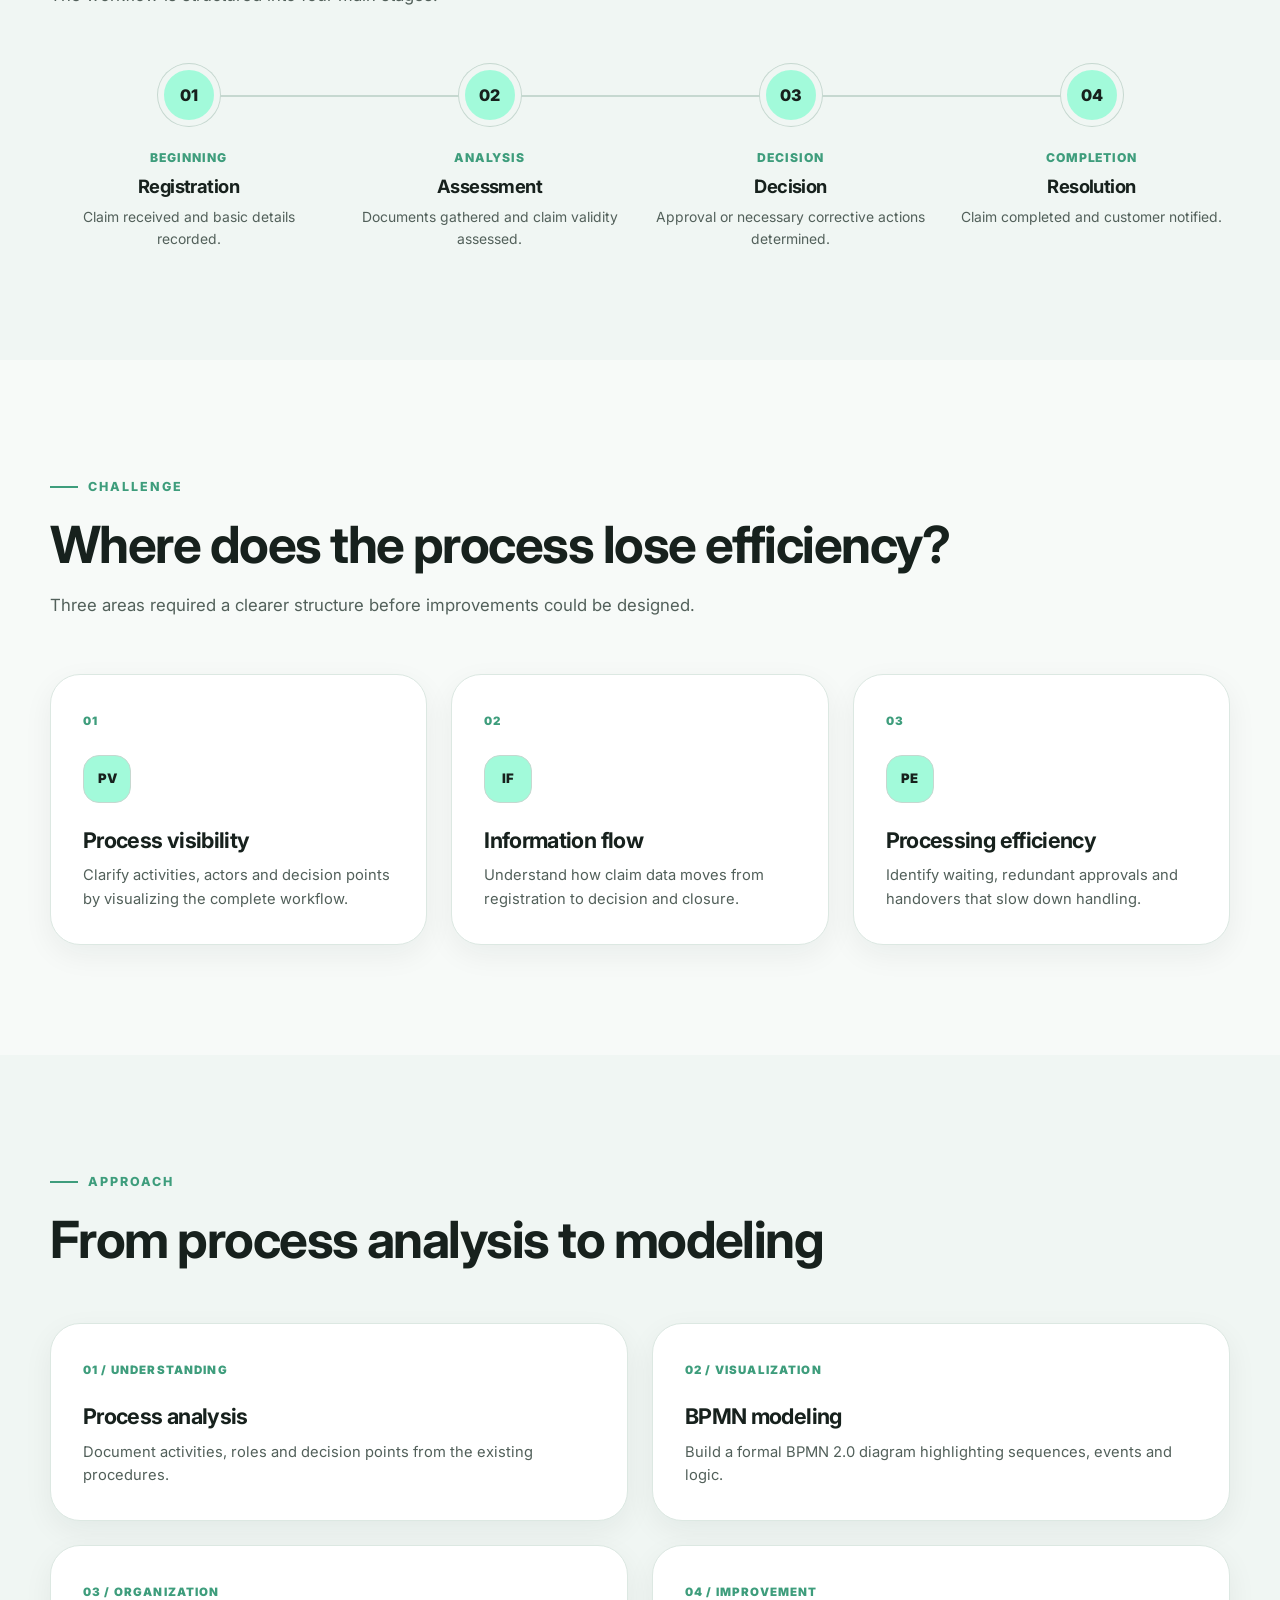
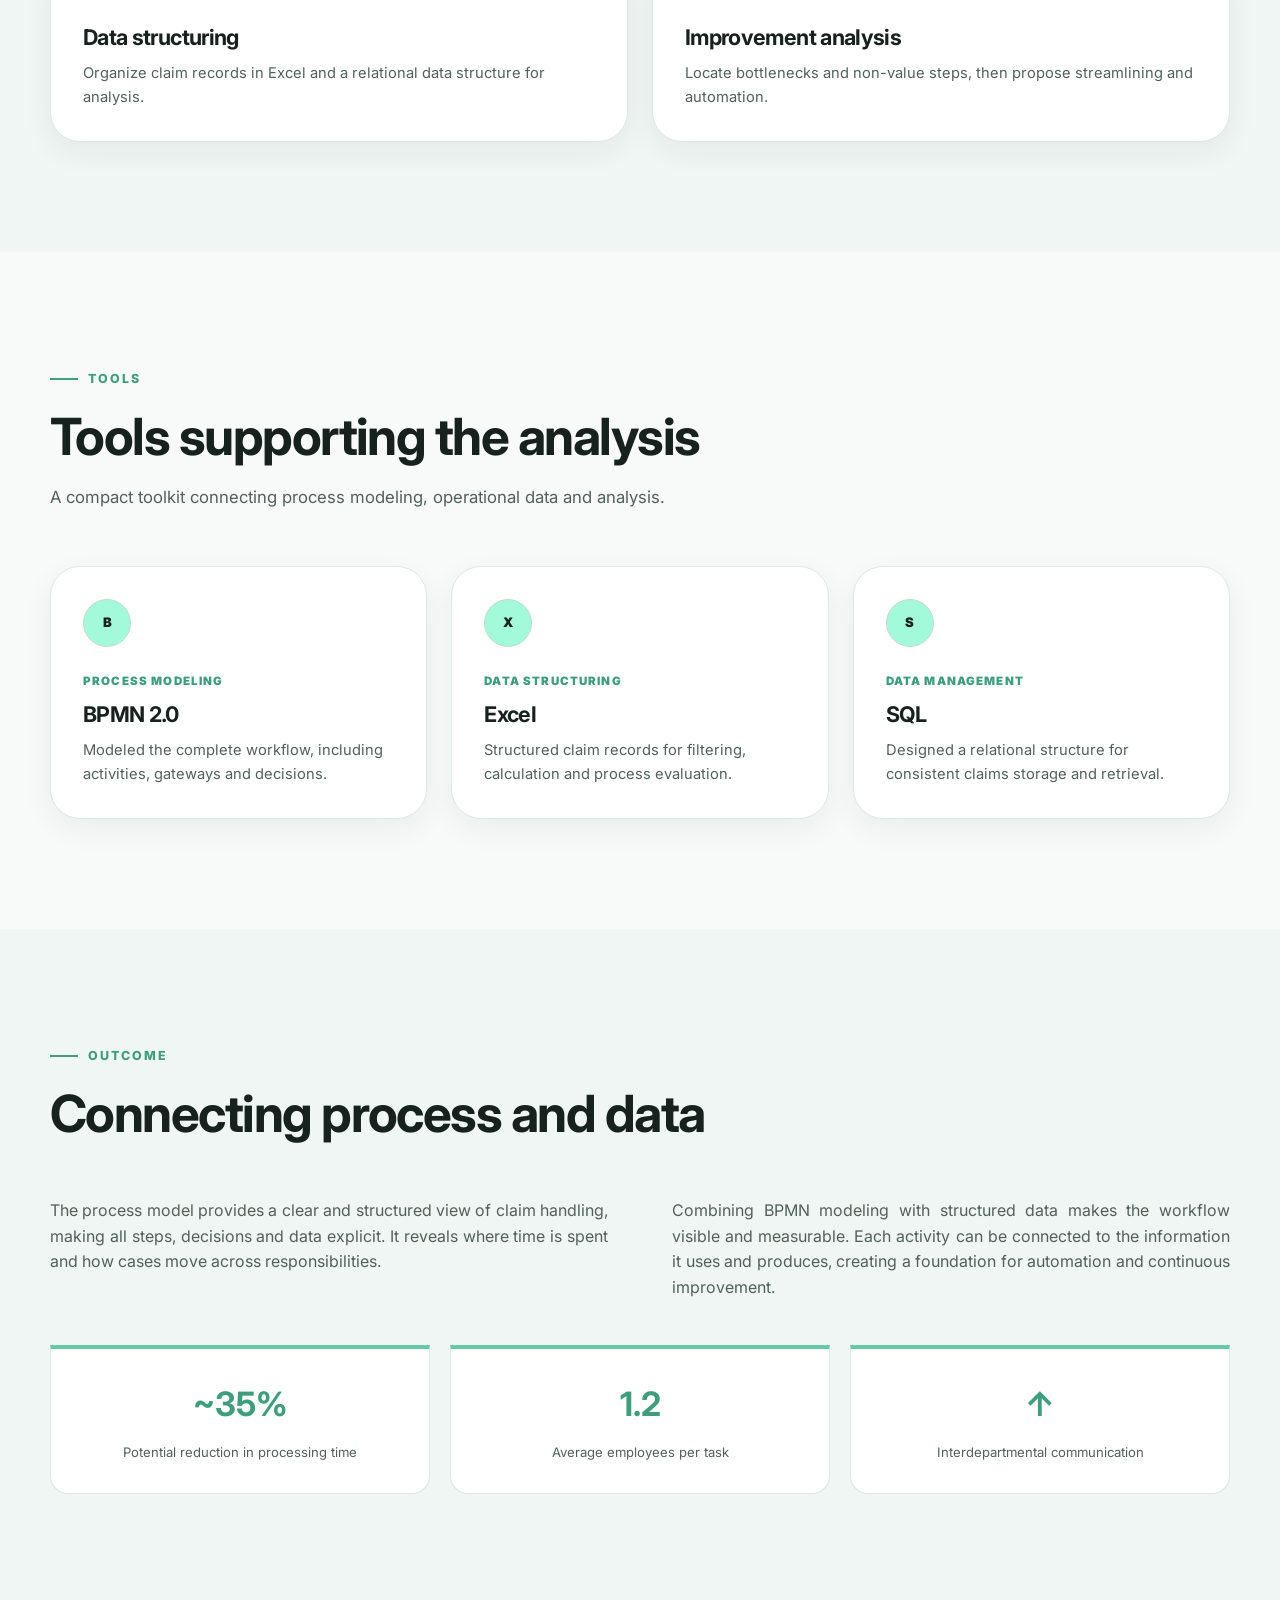
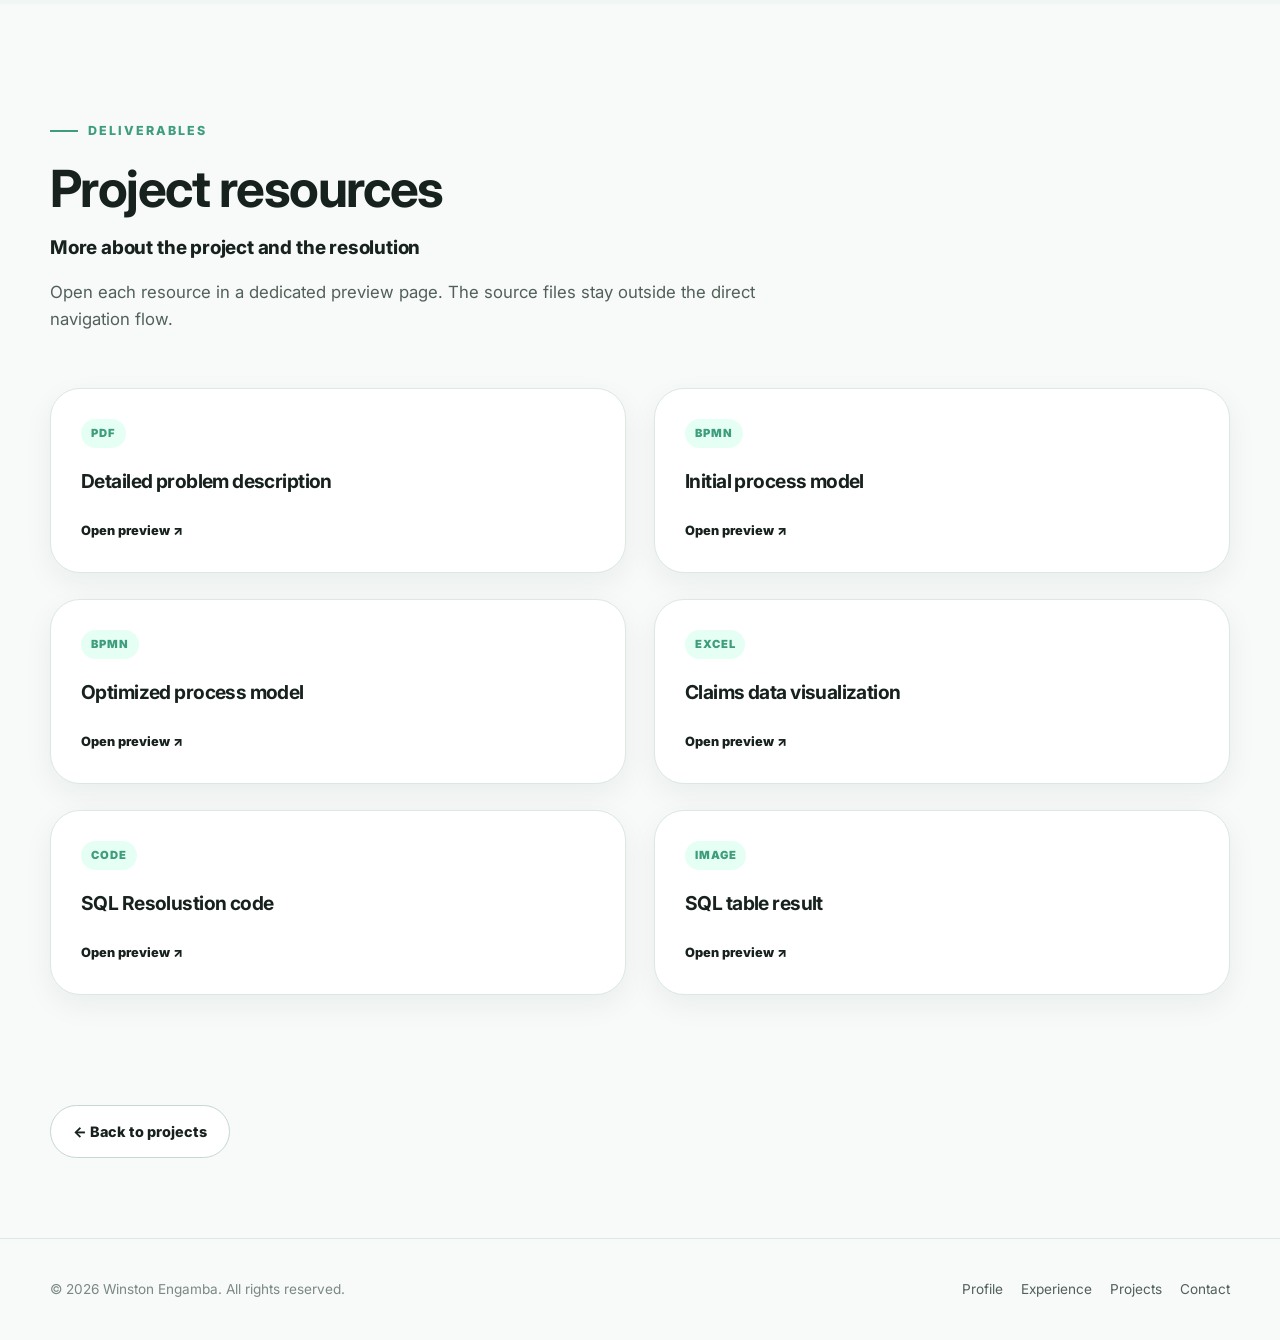
==== commit 032b2f87: "Add SQL Resolution code section to claims case study" ====
--- a/claims-case-study.html
+++ b/claims-case-study.html
@@ -312,6 +312,11 @@
                     <span class="deliverable-action">Open preview ↗</span>
                 </a>
                 <a class="deliverable-card reveal" data-case-deliverable href="document-viewer.html?doc=sql-result" target="_blank" rel="noopener noreferrer">
+                    <span class="deliverable-type">Code</span>
+                    <h3>SQL Resolustion code</h3>
+                    <span class="deliverable-action">Open preview ↗</span>
+                </a>
+                <a class="deliverable-card reveal" data-case-deliverable href="document-viewer.html?doc=sql-result" target="_blank" rel="noopener noreferrer">
                     <span class="deliverable-type">Image</span>
                     <h3>SQL table result</h3>
                     <span class="deliverable-action">Open preview ↗</span>
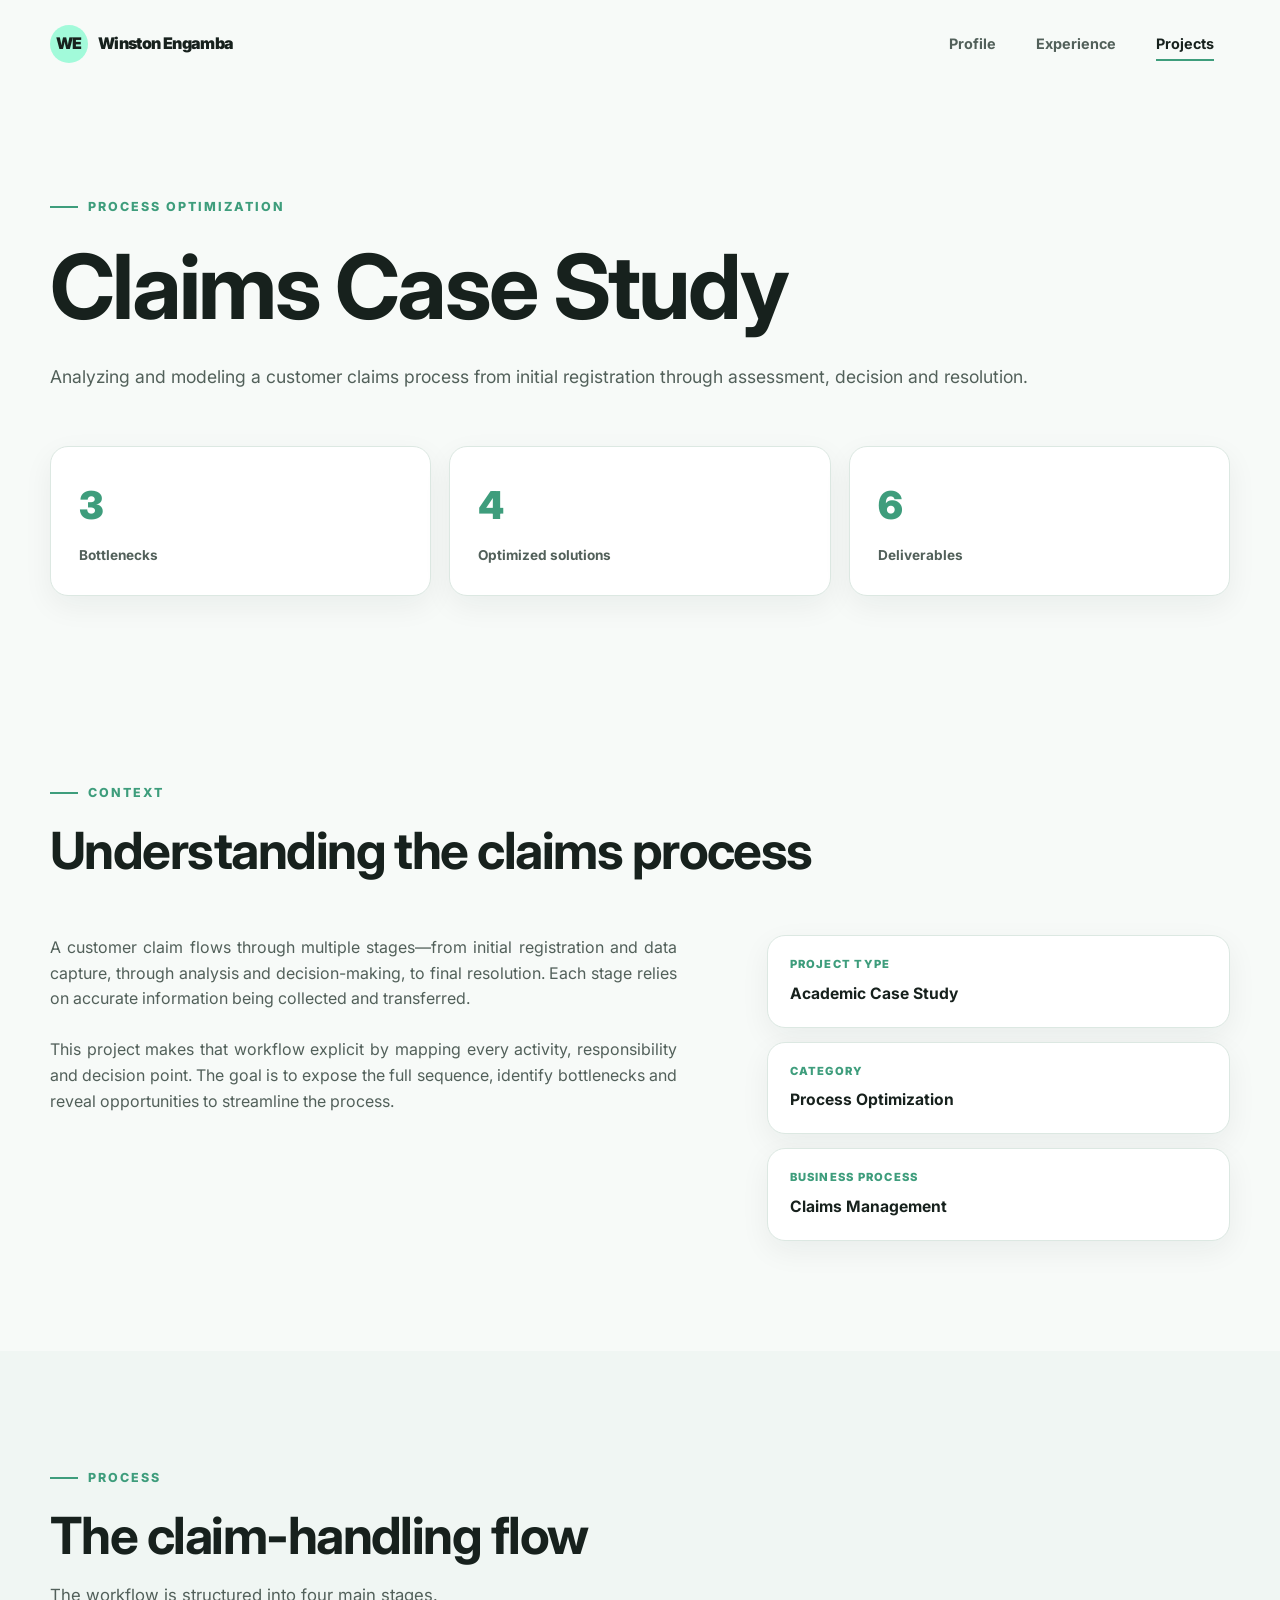
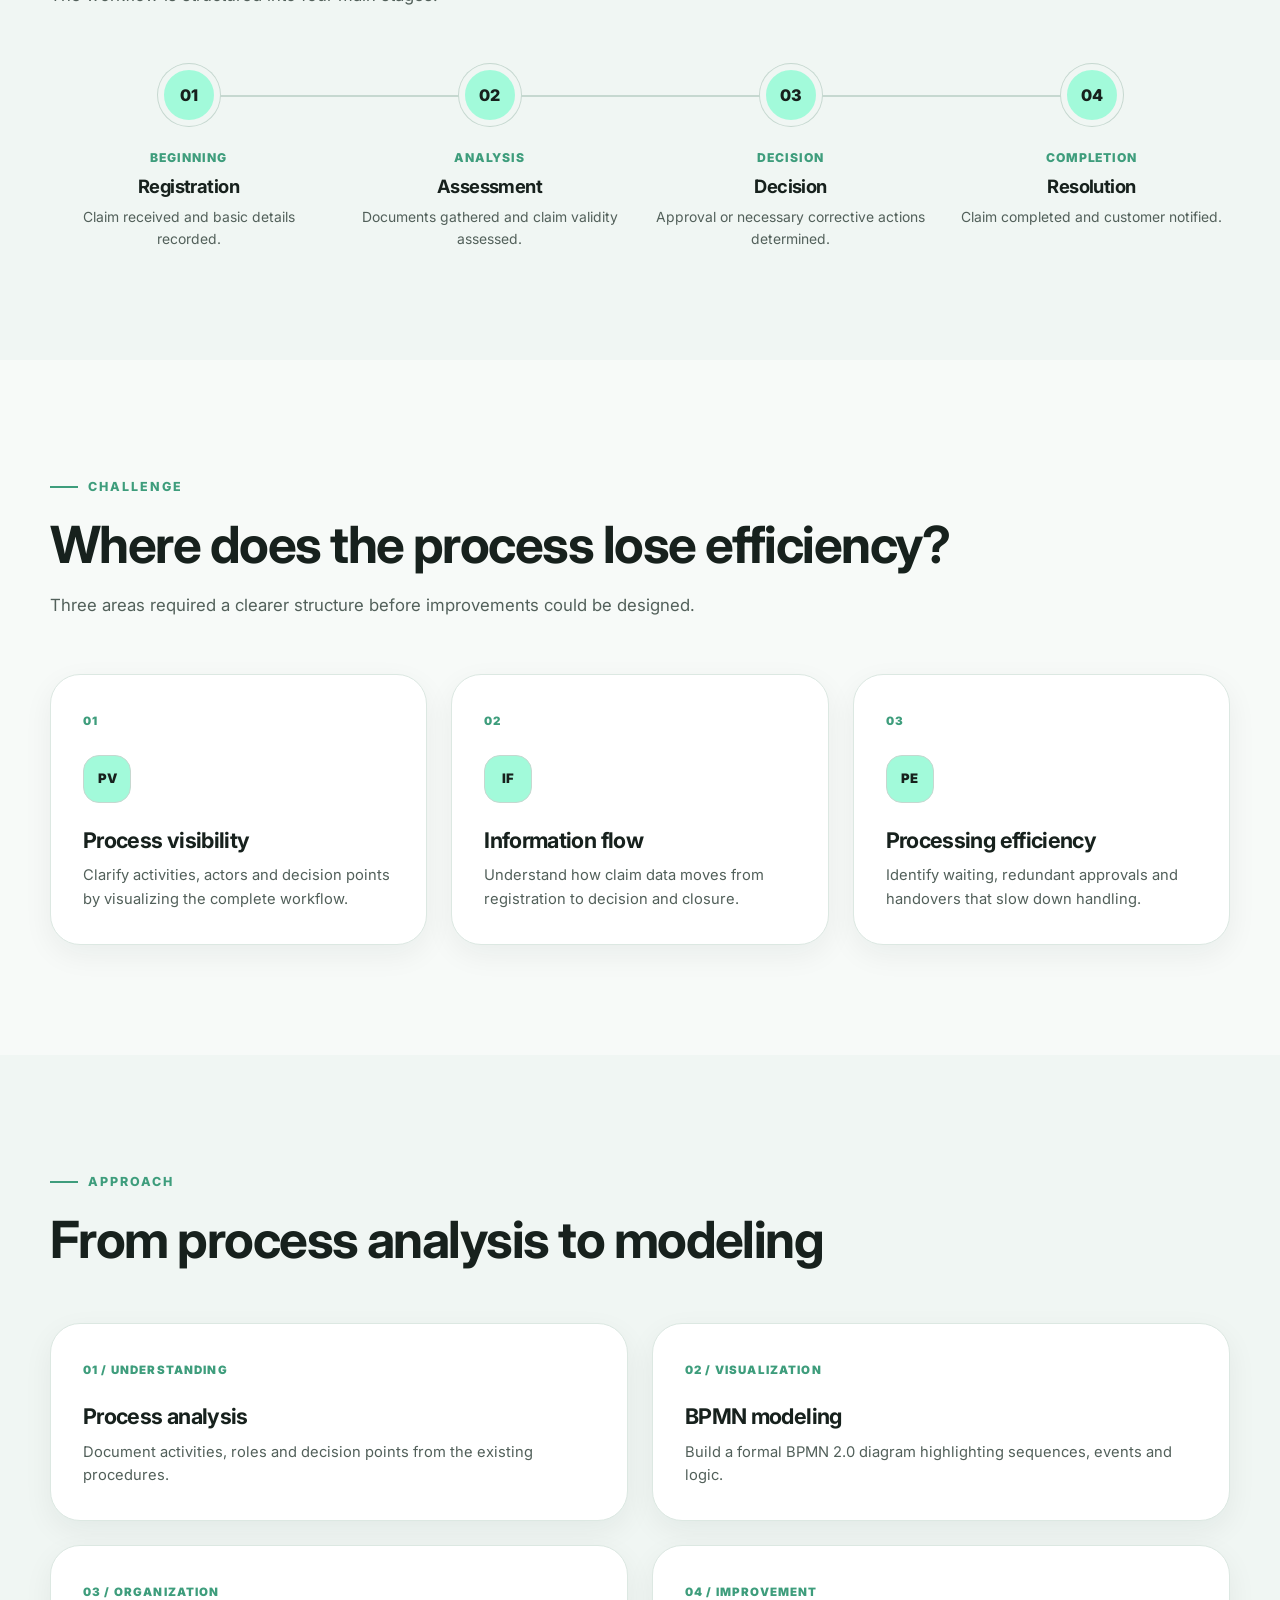
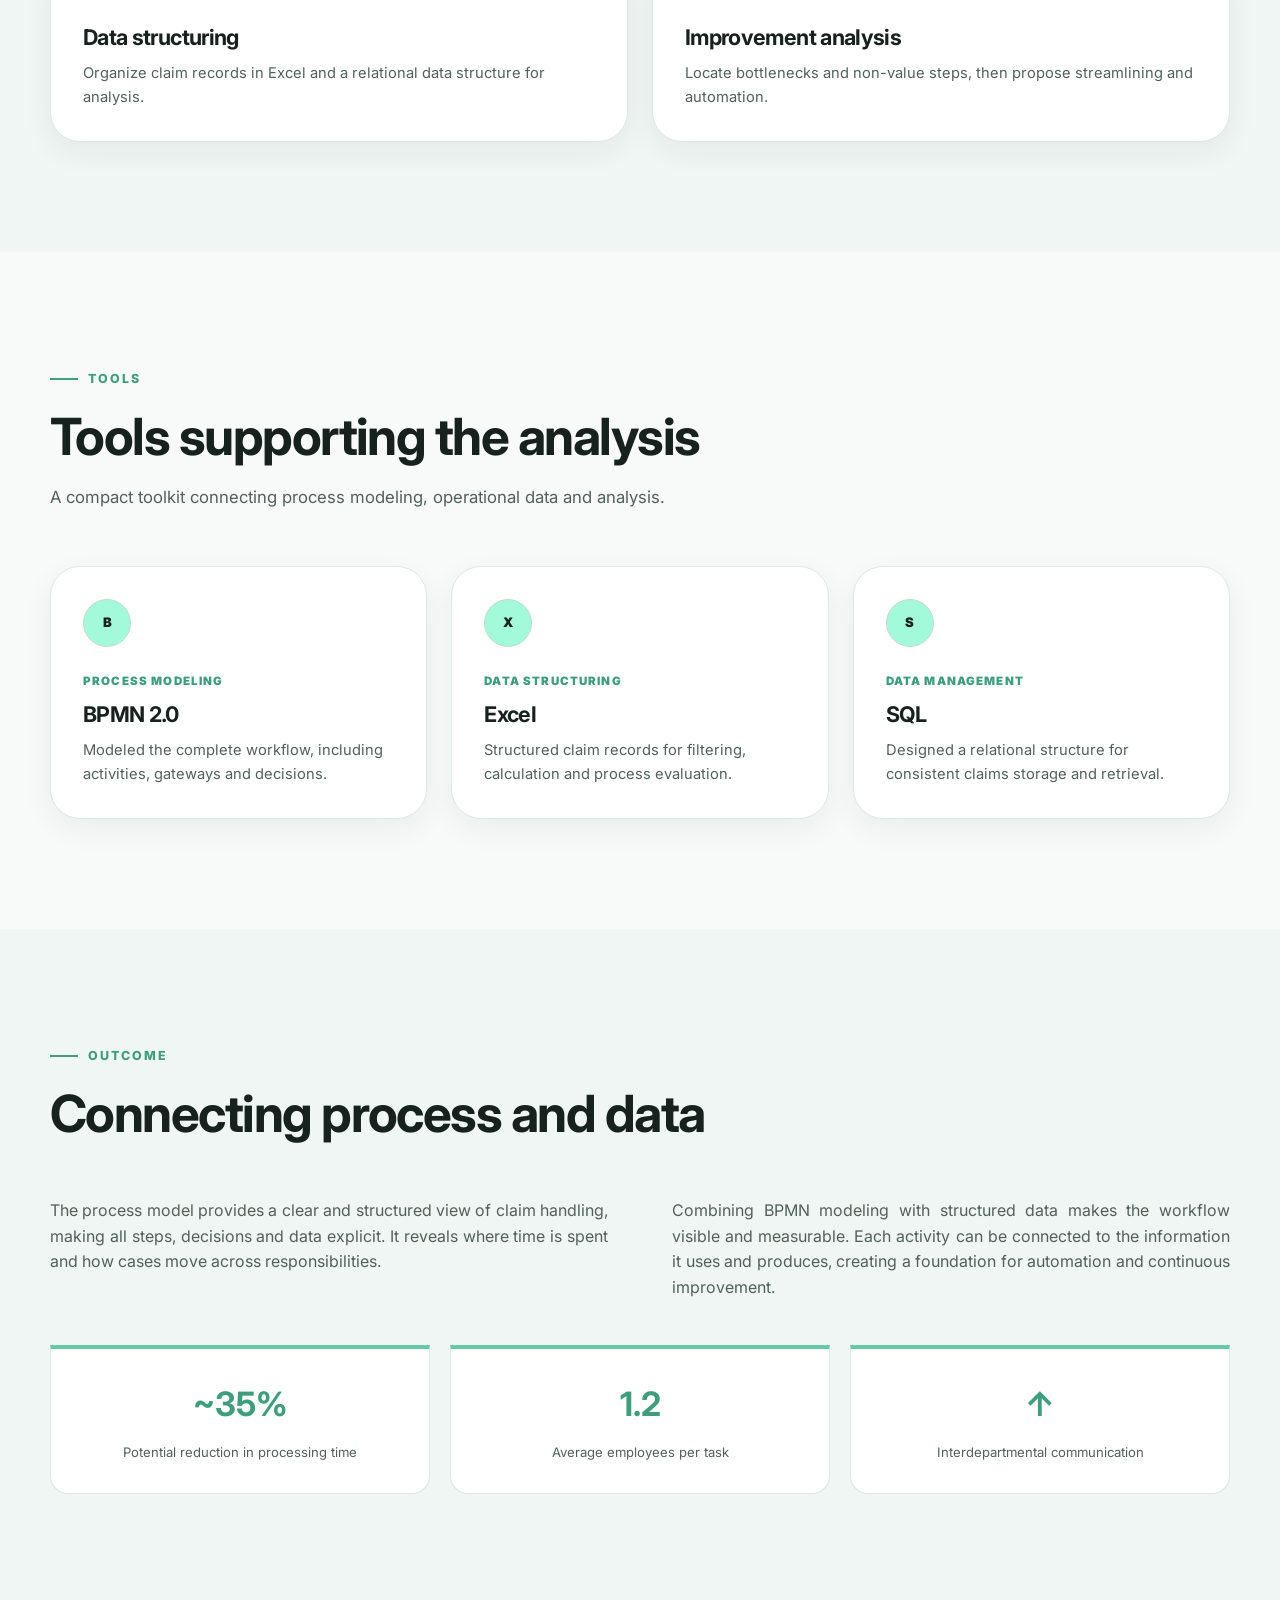
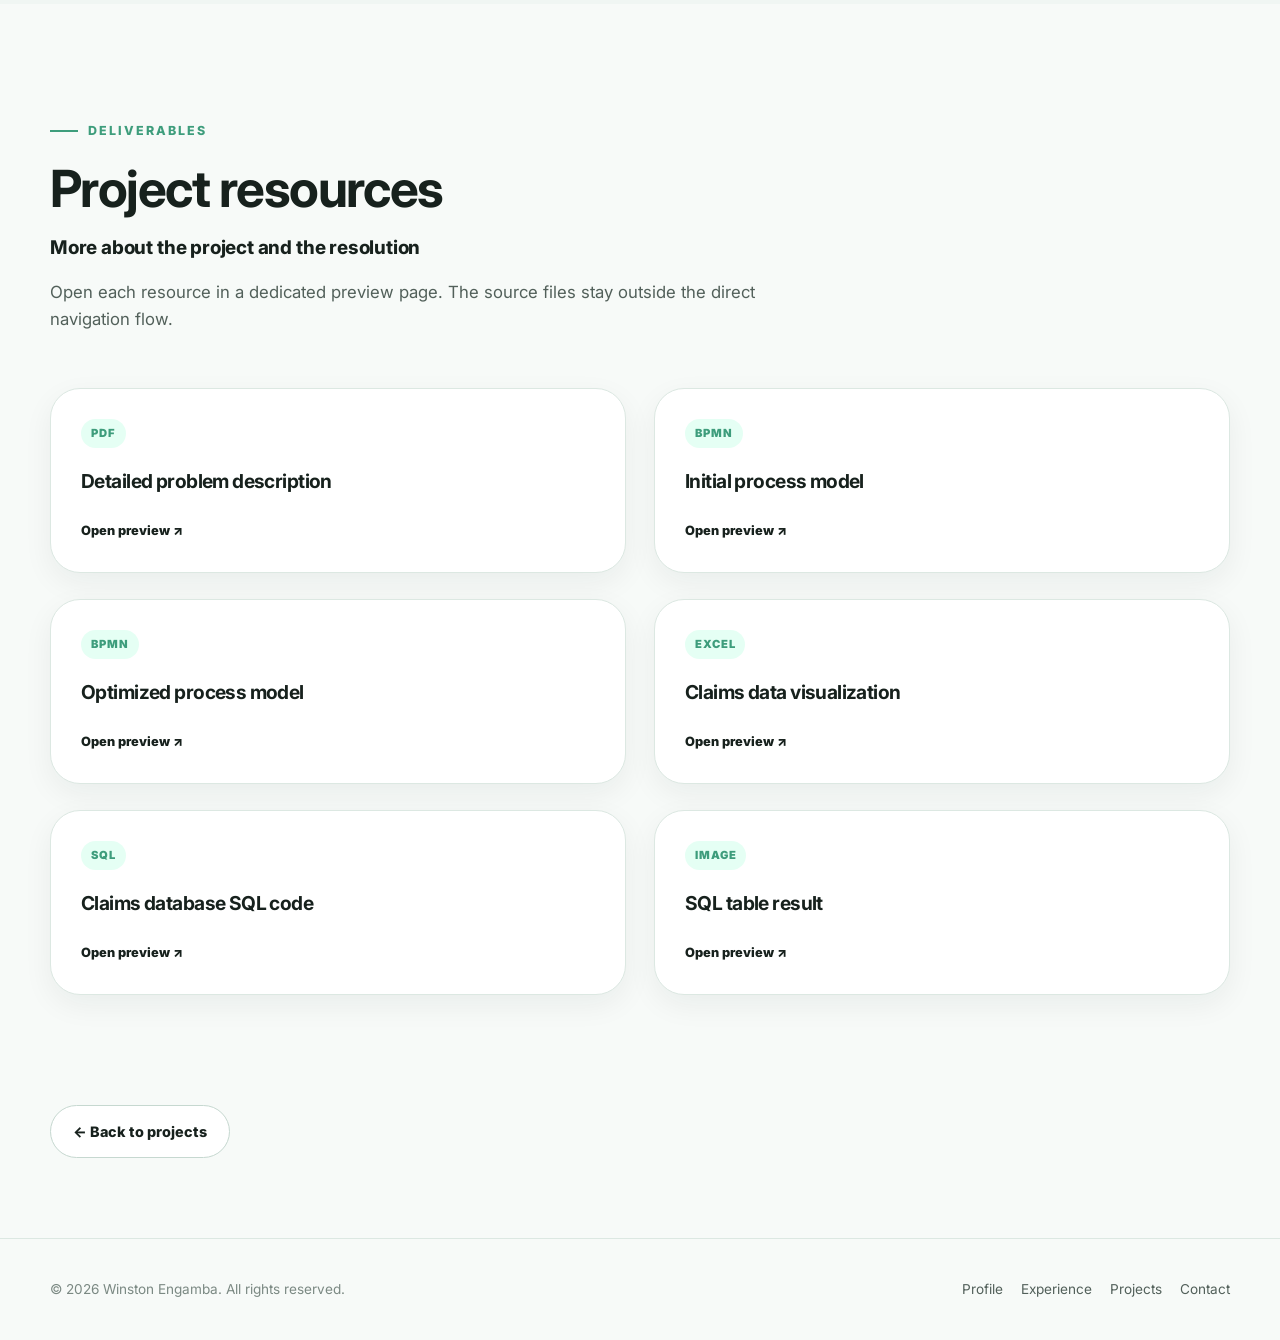
==== commit e6a0839d: "Update SQL code link and description in HTML" ====
--- a/claims-case-study.html
+++ b/claims-case-study.html
@@ -311,9 +311,9 @@
                     <h3>Claims data visualization</h3>
                     <span class="deliverable-action">Open preview ↗</span>
                 </a>
-                <a class="deliverable-card reveal" data-case-deliverable href="document-viewer.html?doc=sql-result" target="_blank" rel="noopener noreferrer">
-                    <span class="deliverable-type">Code</span>
-                    <h3>SQL Resolustion code</h3>
+                <a class="deliverable-card reveal" data-case-deliverable href="document-viewer.html?doc=sql-code" target="_blank" rel="noopener noreferrer">
+                    <span class="deliverable-type">SQL</span>
+                    <h3>Claims database SQL code</h3>
                     <span class="deliverable-action">Open preview ↗</span>
                 </a>
                 <a class="deliverable-card reveal" data-case-deliverable href="document-viewer.html?doc=sql-result" target="_blank" rel="noopener noreferrer">
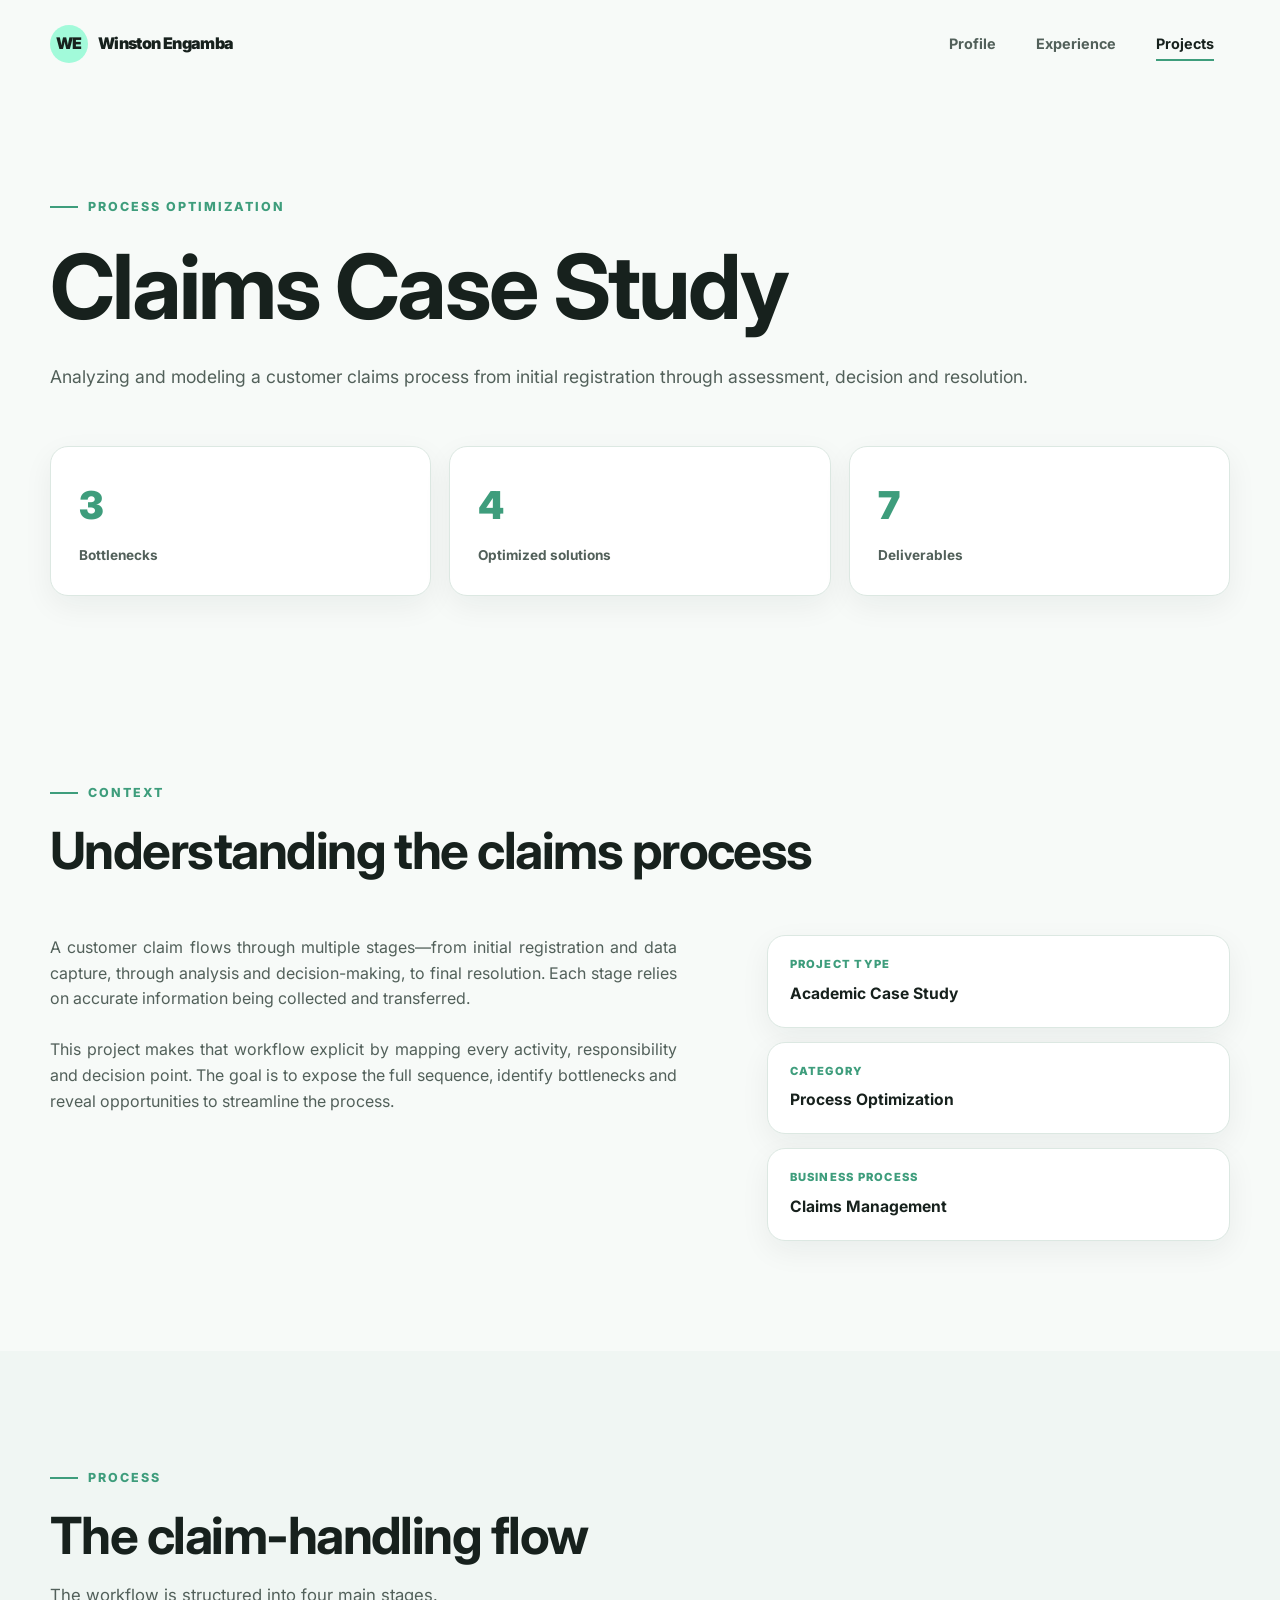
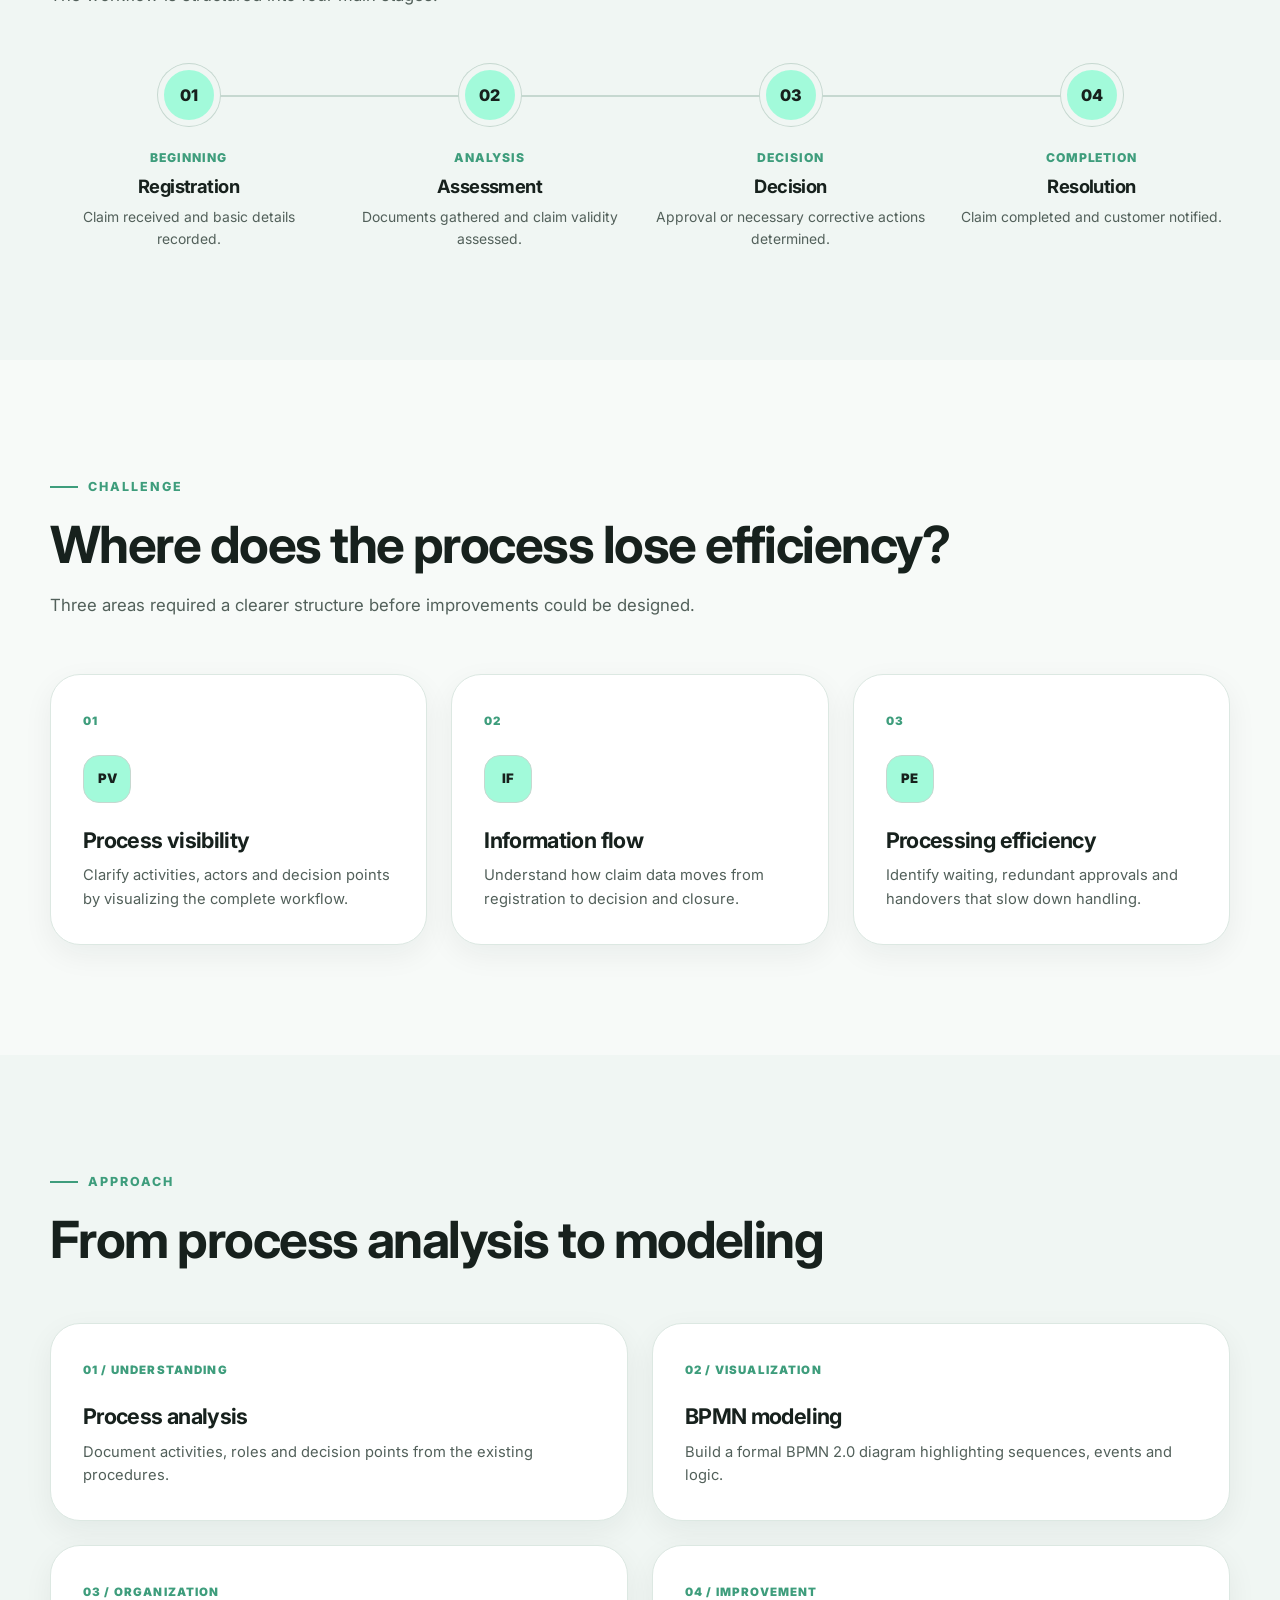
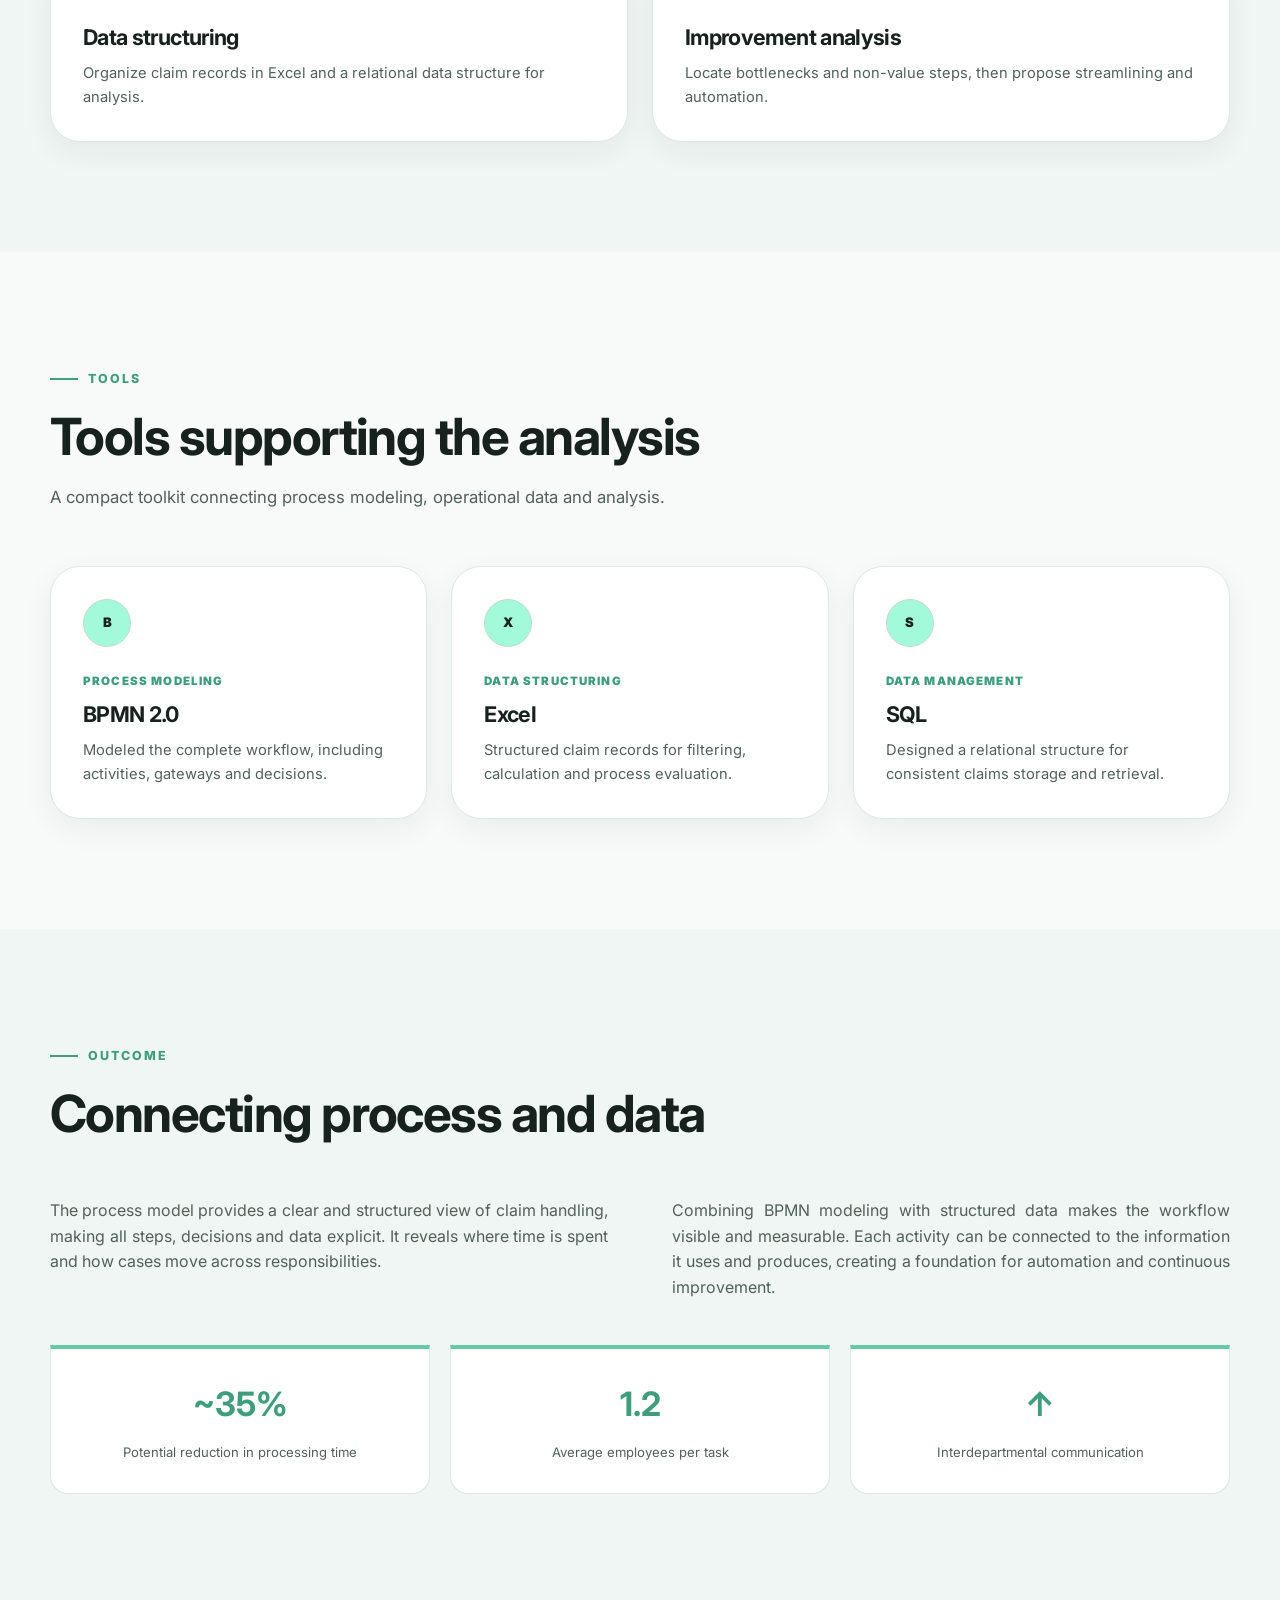
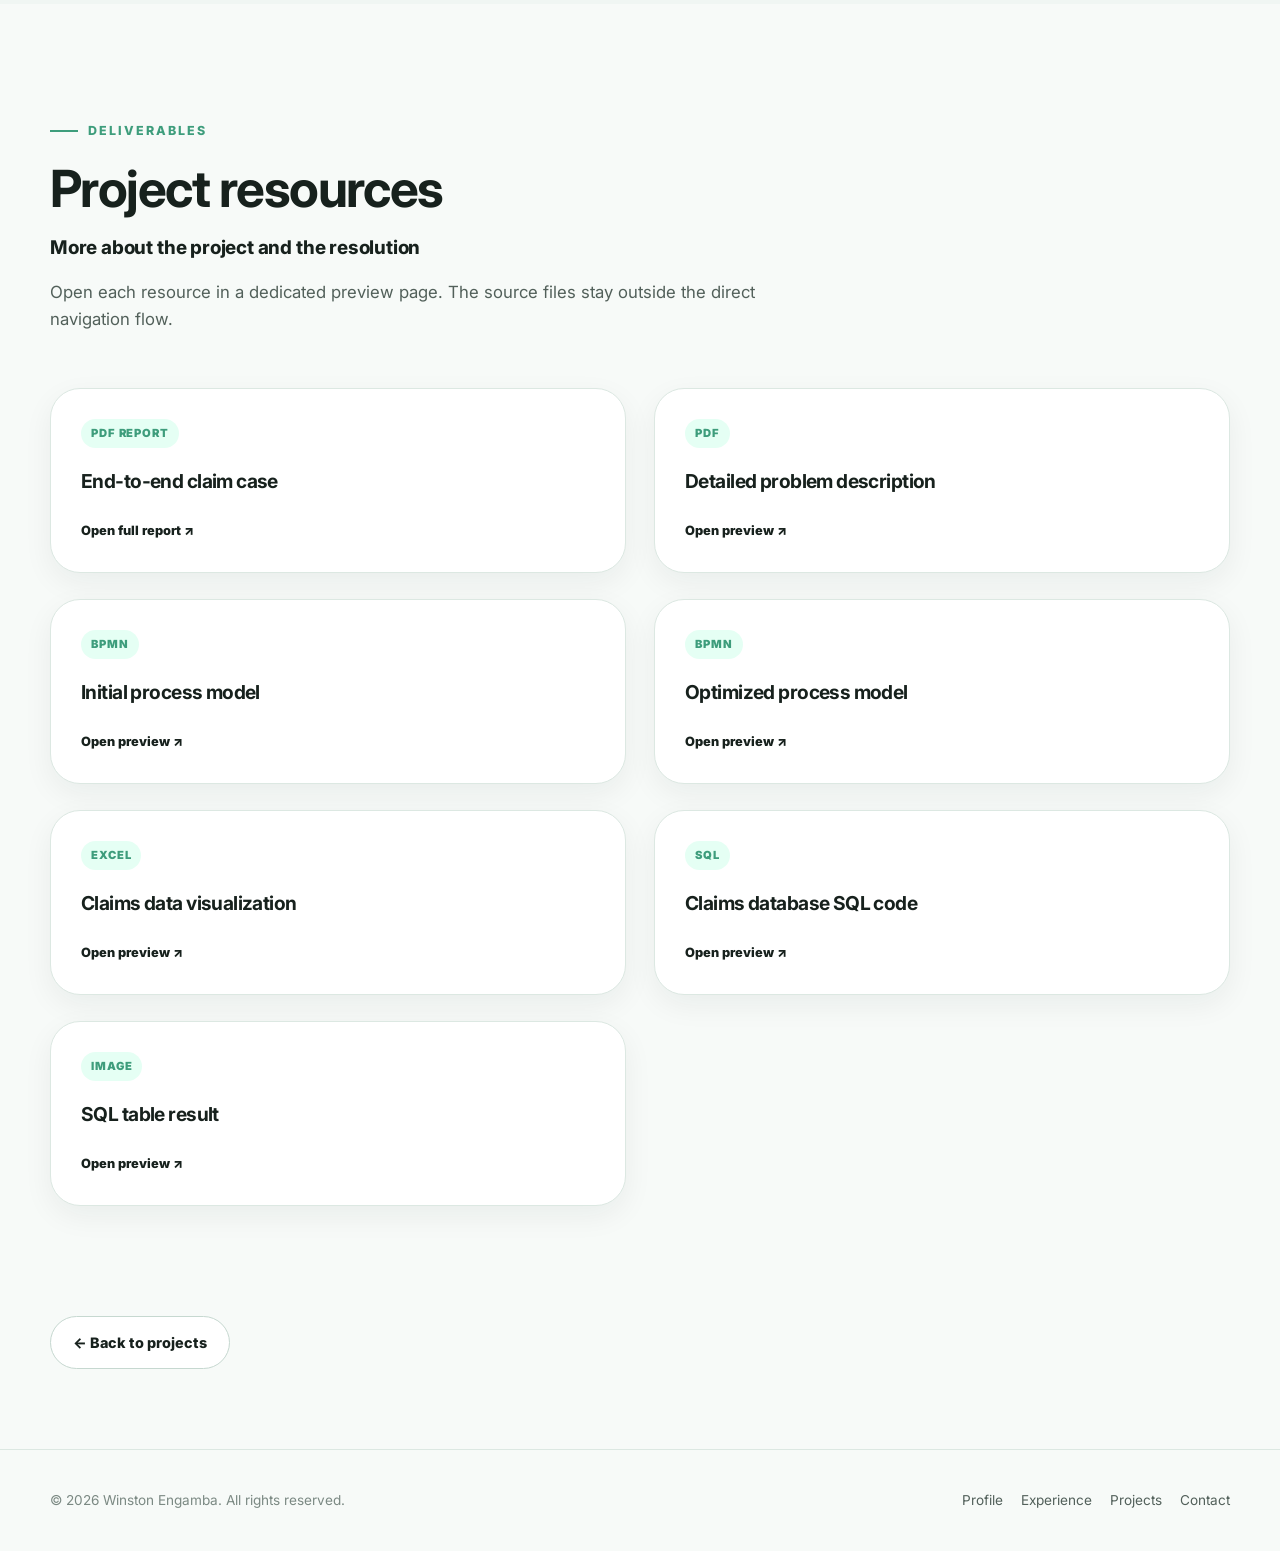
==== commit 2443814b: "Add link to end-to-end claim case report" ====
--- a/claims-case-study.html
+++ b/claims-case-study.html
@@ -291,6 +291,11 @@
             </div>
 
             <div class="deliverables-grid">
+                <a class="deliverable-card reveal" data-case-deliverable href="document-viewer.html?doc=report" target="_blank" rel="noopener noreferrer">
+                    <span class="deliverable-type">PDF Report</span>
+                    <h3>End-to-end claim case</h3>
+                    <span class="deliverable-action">Open full report ↗</span>
+                </a> 
                 <a class="deliverable-card reveal" data-case-deliverable href="document-viewer.html?doc=overview" target="_blank" rel="noopener noreferrer">
                     <span class="deliverable-type">PDF</span>
                     <h3>Detailed problem description</h3>
--- a/css/cases.css
+++ b/css/cases.css
@@ -226,6 +226,27 @@
 .outcome-metric span {color: var(--text-soft); font-size: 0.82rem;}
 
 /* Deliverables */
+.viewer-code {
+    display: block;
+    padding: 0;
+    overflow: auto;
+}
+
+.viewer-code pre {
+    width: 100%;
+    min-height: calc(100vh - 170px);
+    margin: 0;
+    padding: 35px;
+    overflow: auto;
+    background: #17211D;
+    color: #E5FFF4;
+    font-family: Consolas, Monaco, "Courier New", monospace;
+    font-size: 0.88rem;
+    line-height: 1.7;
+    white-space: pre;
+    tab-size: 4;
+}
+
 .deliverables-subtitle {
     margin: -3px 0 16px;
     color: var(--text);
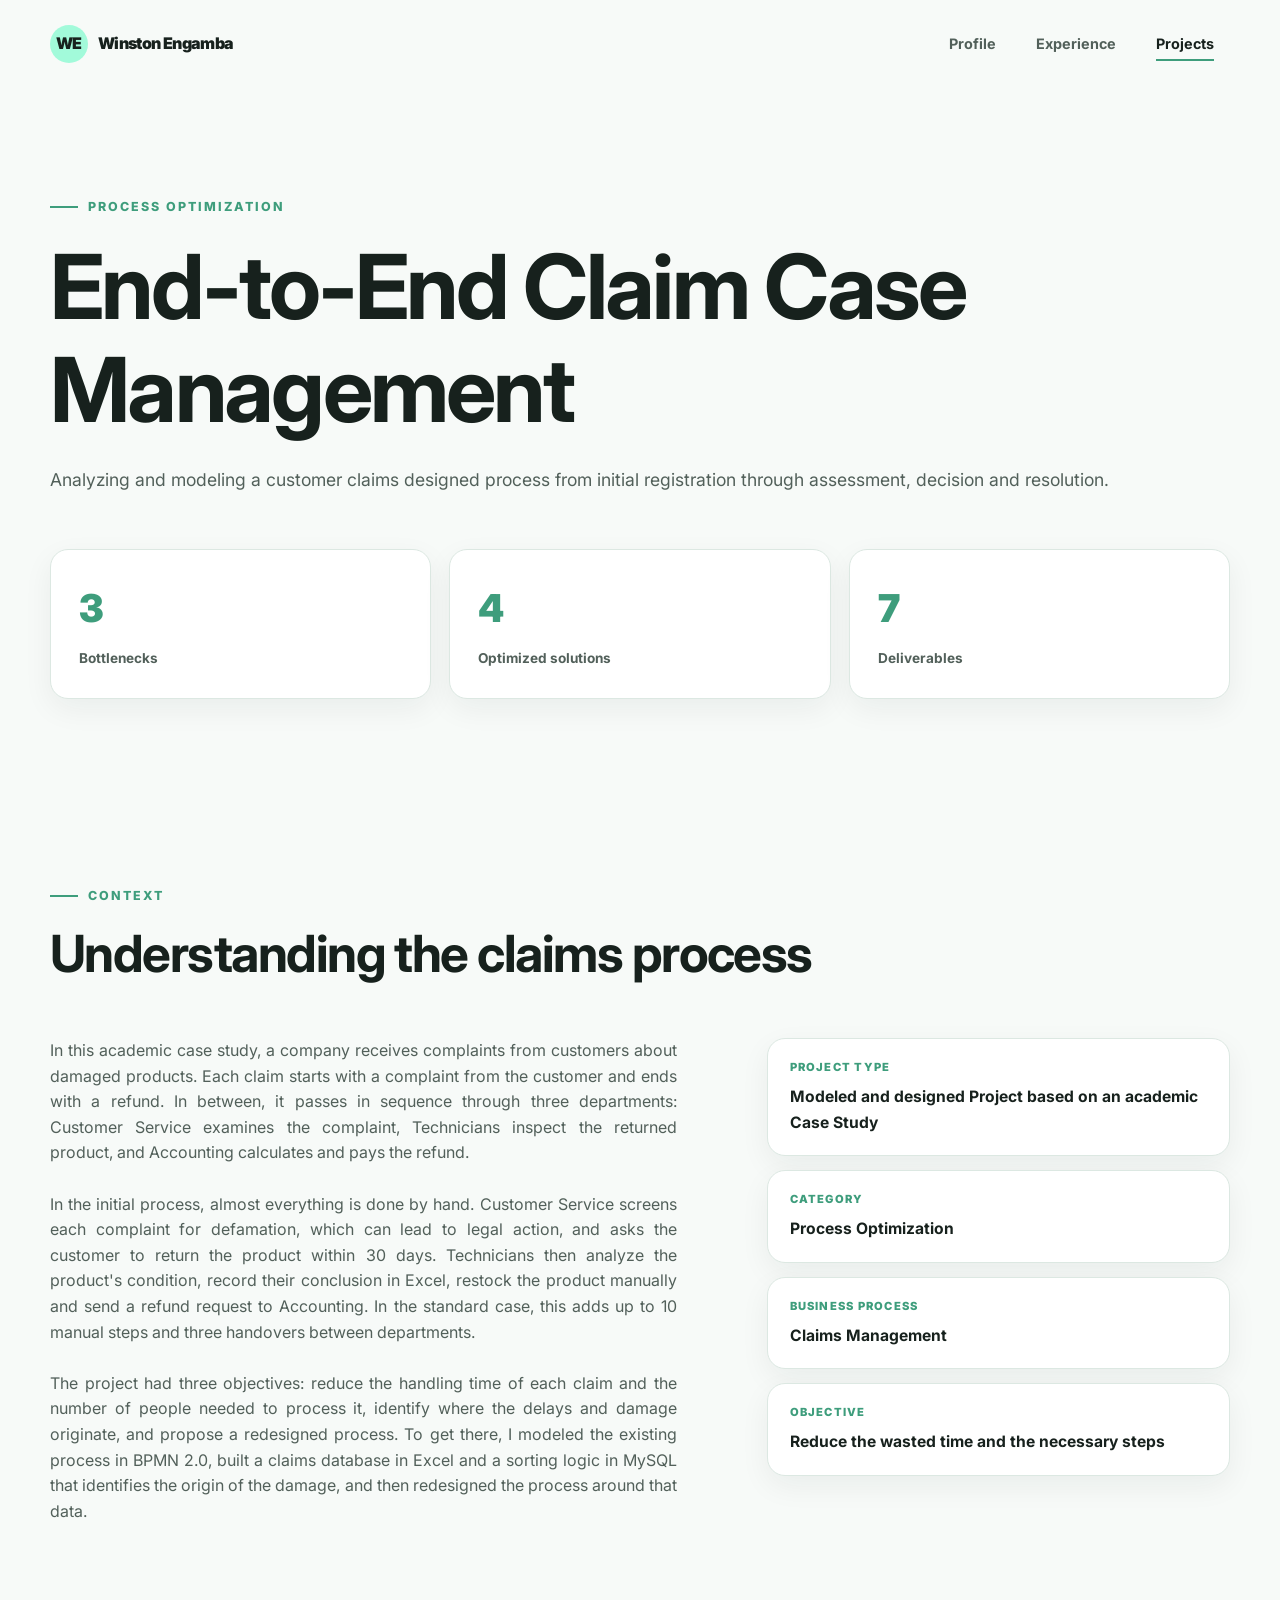
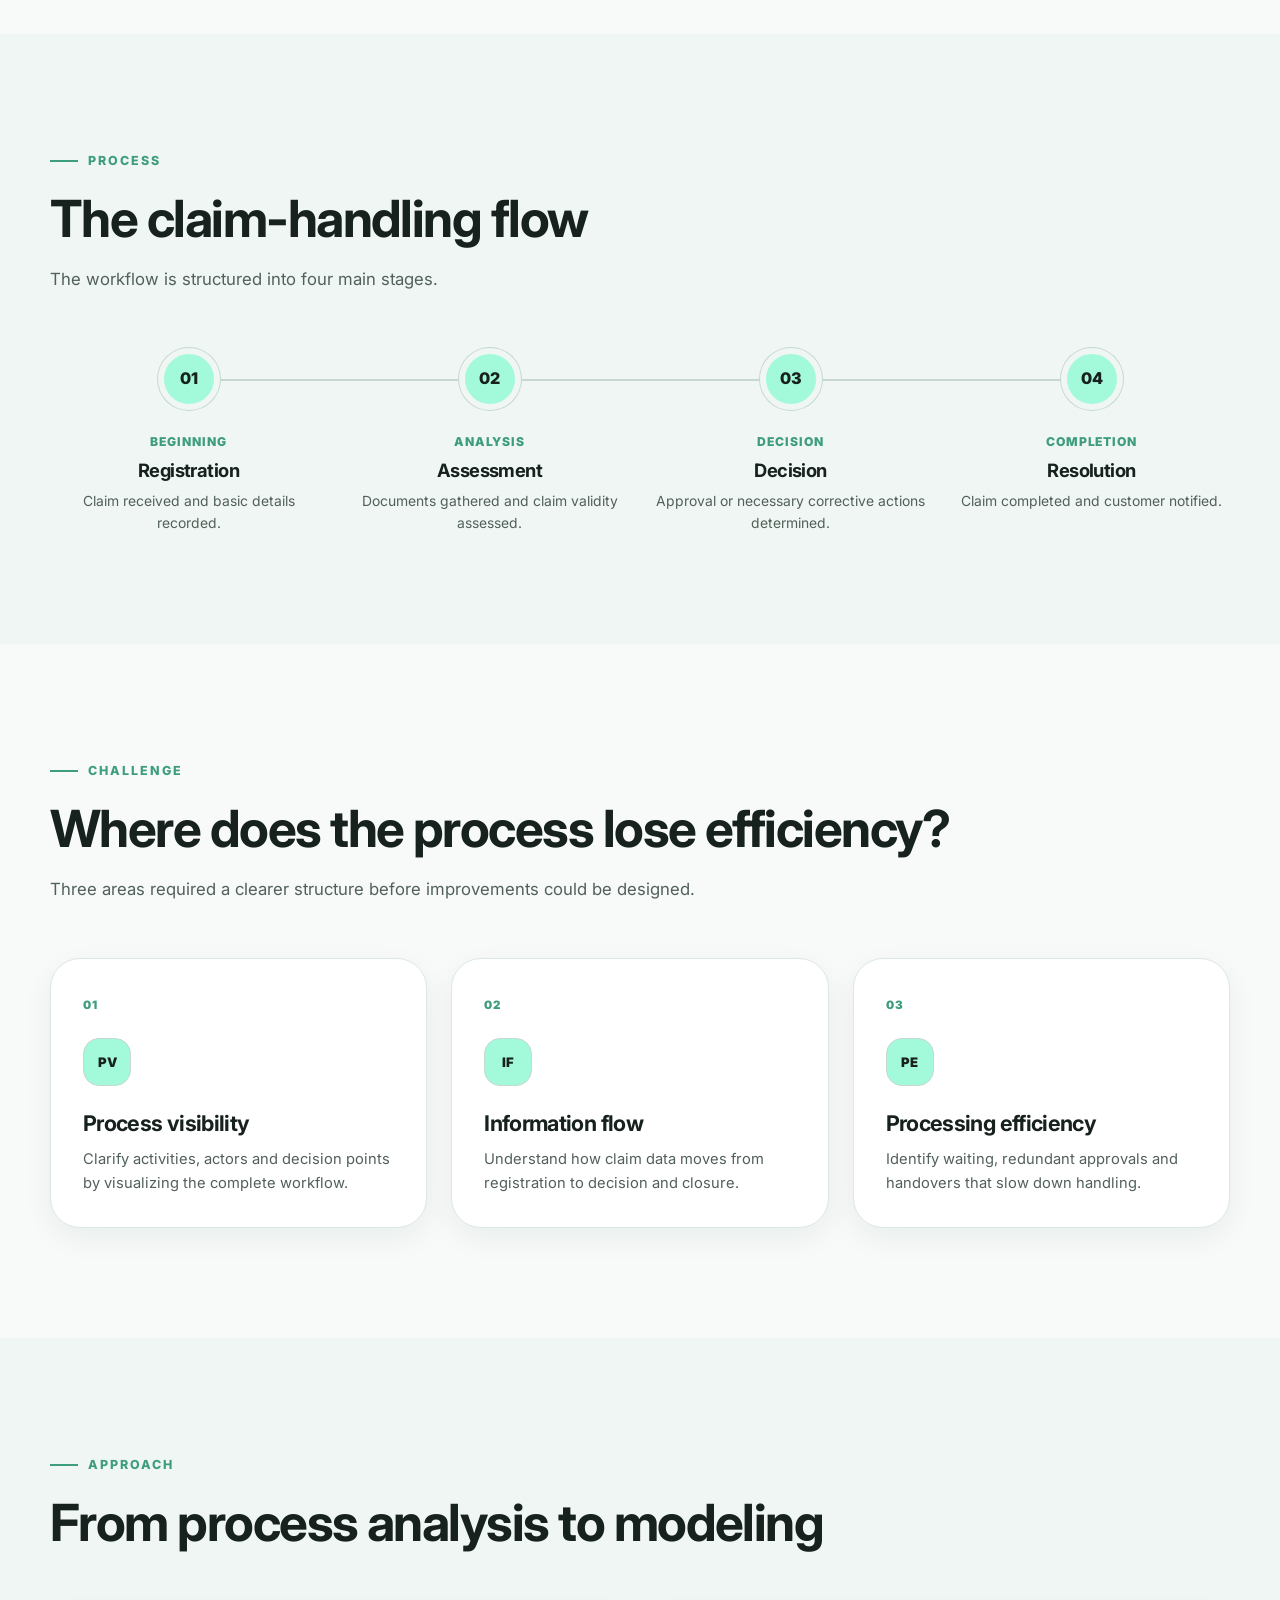
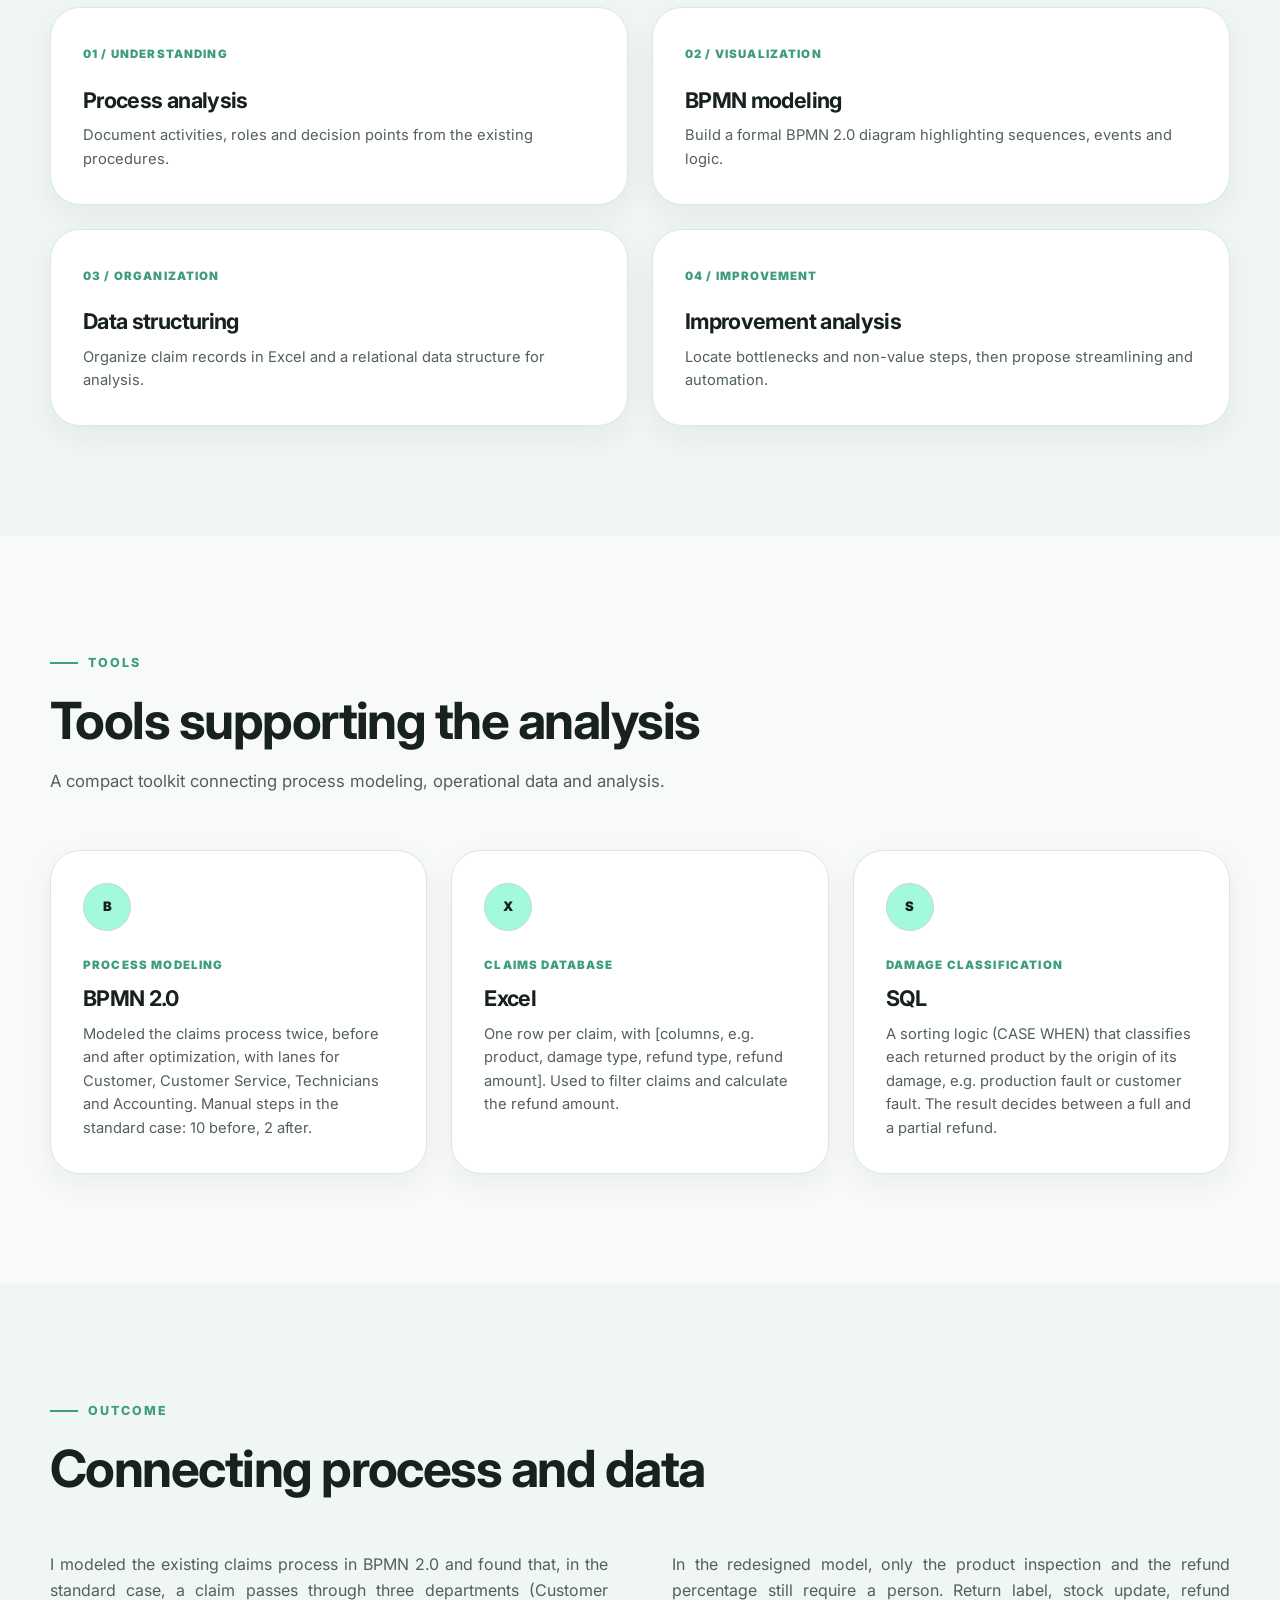
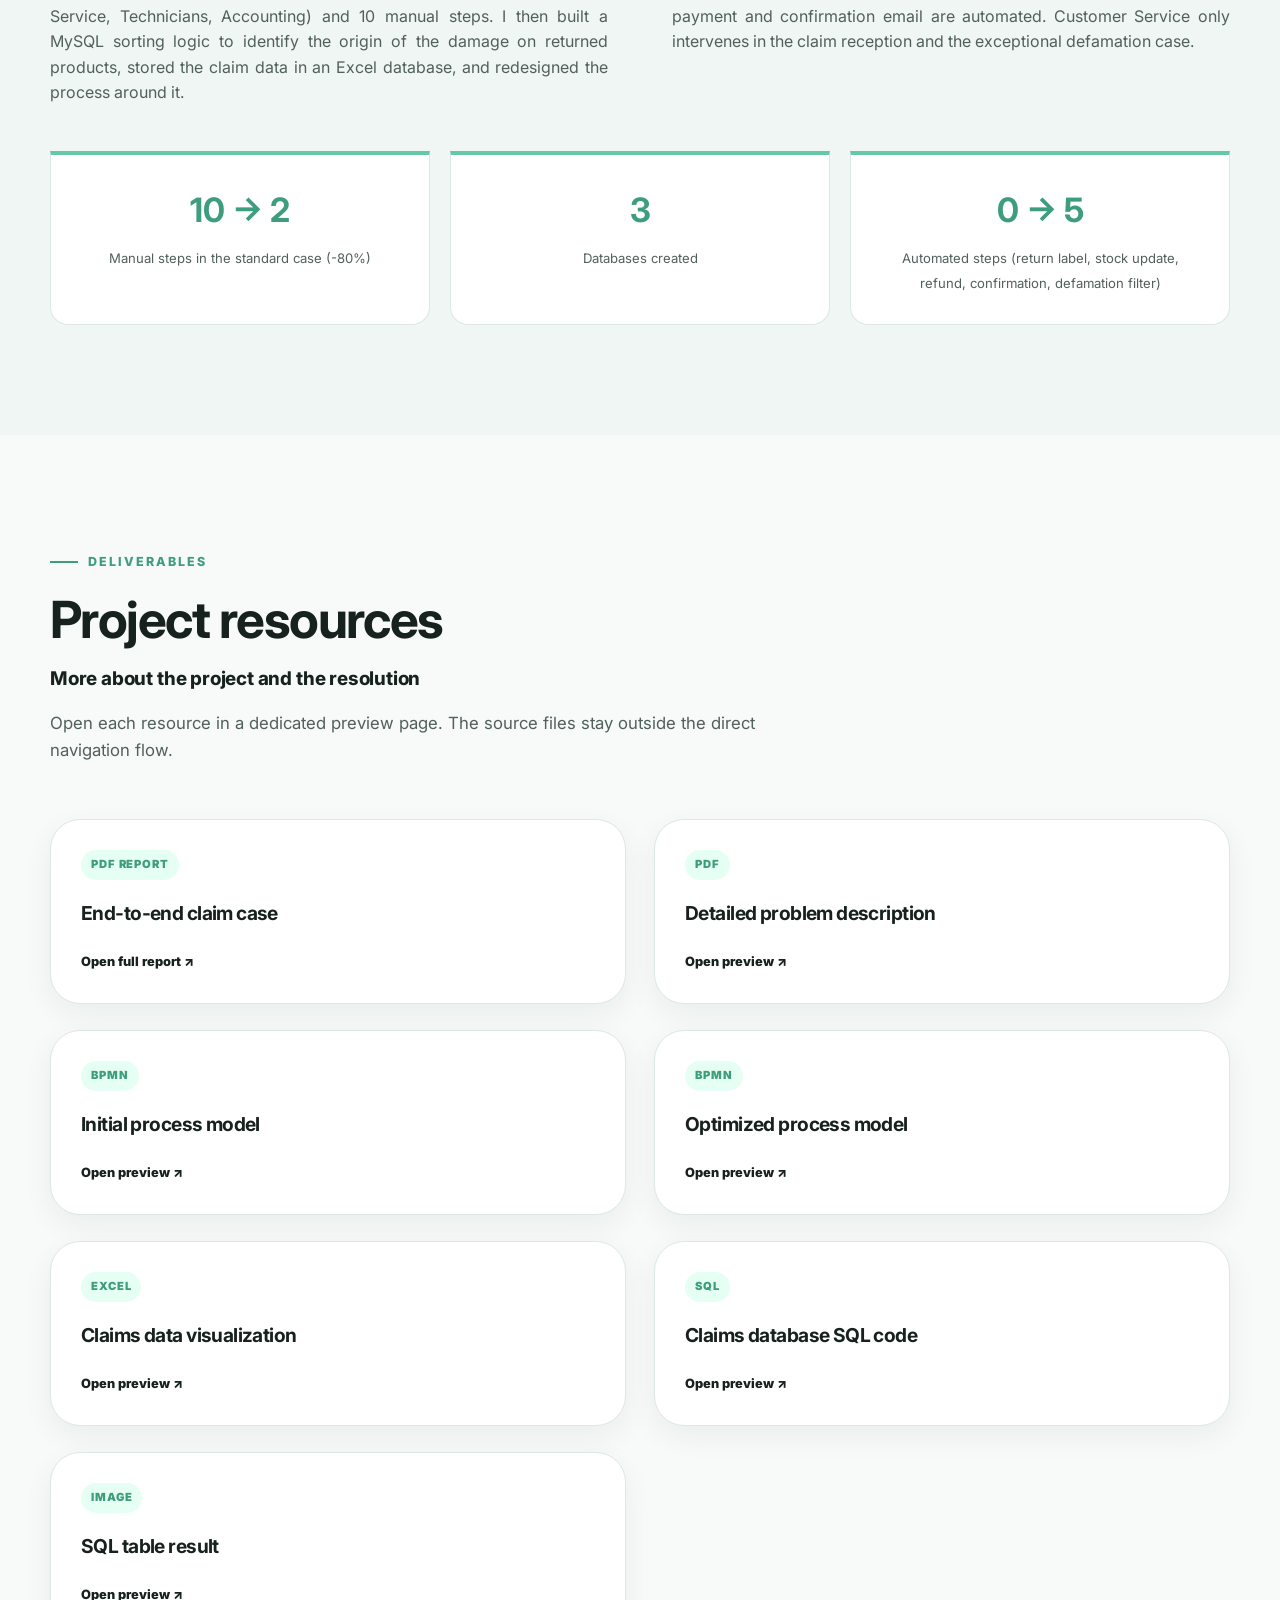
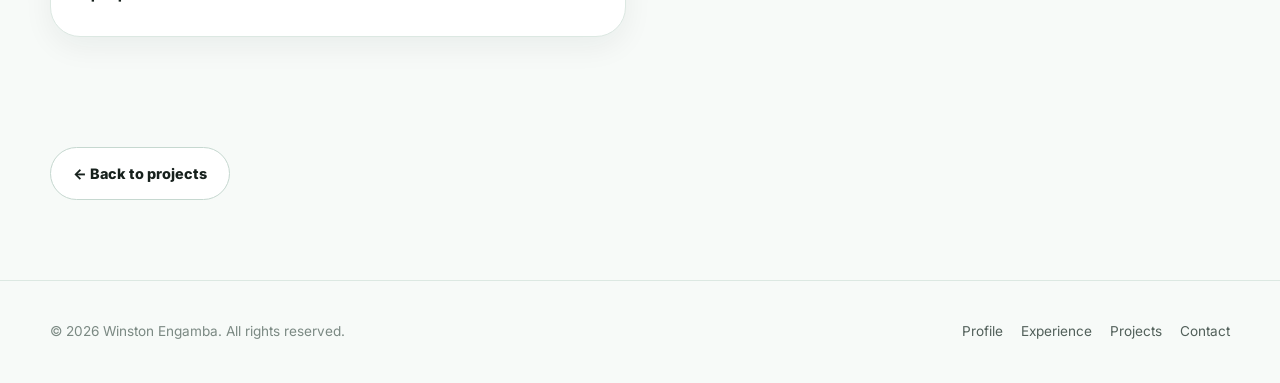
==== commit e6057544: "Revise claims case study content and metrics Updated the case study to reflect a more detailed claim" ====
--- a/claims-case-study.html
+++ b/claims-case-study.html
@@ -40,9 +40,9 @@
         <div class="container">
             <div class="case-hero-content reveal">
                 <span class="section-label">Process Optimization</span>
-                <h1 class="case-hero-title">Claims Case Study</h1>
+                <h1 class="case-hero-title">End-to-End Claim Case Management</h1>
                 <p class="case-hero-description">
-                    Analyzing and modeling a customer claims process from initial
+                    Analyzing and modeling a customer claims designed process from initial
                     registration through assessment, decision and resolution.
                 </p>
             </div>
@@ -73,23 +73,34 @@
 
             <div class="case-two-column">
                 <div class="case-text reveal">
-                    <p>
-                        A customer claim flows through multiple stages—from initial
-                        registration and data capture, through analysis and decision-making,
-                        to final resolution. Each stage relies on accurate information being
-                        collected and transferred.
-                    </p>
-                    <p>
-                        This project makes that workflow explicit by mapping every activity,
-                        responsibility and decision point. The goal is to expose the full
-                        sequence, identify bottlenecks and reveal opportunities to streamline
-                        the process.
-                    </p>
-                </div>
+    <p>
+        In this academic case study, a company receives complaints from customers
+        about damaged products. Each claim starts with a complaint from the customer
+        and ends with a refund. In between, it passes in sequence through three
+        departments: Customer Service examines the complaint, Technicians inspect the
+        returned product, and Accounting calculates and pays the refund.
+    </p>
+    <p>
+        In the initial process, almost everything is done by hand. Customer Service
+        screens each complaint for defamation, which can lead to legal action, and
+        asks the customer to return the product within 30 days. Technicians then
+        analyze the product's condition, record their conclusion in Excel, restock the
+        product manually and send a refund request to Accounting. In the standard
+        case, this adds up to 10 manual steps and three handovers between departments.
+    </p>
+    <p>
+        The project had three objectives: reduce the handling time of each claim and
+        the number of people needed to process it, identify where the delays and
+        damage originate, and propose a redesigned process. To get there, I modeled
+        the existing process in BPMN 2.0, built a claims database in Excel and a
+        sorting logic in MySQL that identifies the origin of the damage, and then
+        redesigned the process around that data.
+    </p>
+</div>
                 <div class="case-facts reveal">
                     <div class="case-fact">
                         <span>Project type</span>
-                        <strong>Academic Case Study</strong>
+                        <strong>Modeled and designed Project based on an academic Case Study</strong>
                     </div>
                     <div class="case-fact">
                         <span>Category</span>
@@ -98,6 +109,10 @@
                     <div class="case-fact">
                         <span>Business process</span>
                         <strong>Claims Management</strong>
+                    </div>
+                    <div class="case-fact">
+                        <span>Objective</span>
+                        <strong>Reduce the wasted time and the necessary steps</strong>
                     </div>
                 </div>
             </div>
@@ -200,7 +215,8 @@
                 <article class="approach-card reveal" data-case-solution>
                     <span class="case-card-number">04 / Improvement</span>
                     <h3>Improvement analysis</h3>
-                    <p>Locate bottlenecks and non-value steps, then propose streamlining and automation.</p>
+                    <p>Locate bottlenecks and non-value steps, then propose 
+                        streamlining and automation.</p>
                 </article>
             </div>
         </div>
@@ -221,19 +237,27 @@
                     <div class="tool-mark" aria-hidden="true">B</div>
                     <span class="tool-category">Process modeling</span>
                     <h3>BPMN 2.0</h3>
-                    <p>Modeled the complete workflow, including activities, gateways and decisions.</p>
+                    <p>Modeled the claims process twice, before and after 
+                       optimization, with lanes for Customer, 
+                       Customer Service, Technicians and Accounting. 
+                       Manual steps in the standard case: 10 before, 2 after.</p>
                 </article>
                 <article class="tool-card reveal">
                     <div class="tool-mark" aria-hidden="true">X</div>
-                    <span class="tool-category">Data structuring</span>
+                    <span class="tool-category">Claims Database</span>
                     <h3>Excel</h3>
-                    <p>Structured claim records for filtering, calculation and process evaluation.</p>
+                    <p>One row per claim, with [columns, e.g. product, damage type, 
+                       refund type, refund amount]. Used to filter 
+                       claims and calculate the refund amount.</p>
                 </article>
                 <article class="tool-card reveal">
                     <div class="tool-mark" aria-hidden="true">S</div>
-                    <span class="tool-category">Data management</span>
+                    <span class="tool-category">Damage classification</span>
                     <h3>SQL</h3>
-                    <p>Designed a relational structure for consistent claims storage and retrieval.</p>
+                    <p>A sorting logic (CASE WHEN) that classifies each returned 
+                       product by the origin of its damage, e.g. 
+                       production fault or customer fault. The result 
+                       decides between a full and a partial refund.</p>
                 </article>
             </div>
         </div>
@@ -249,29 +273,38 @@
             <div class="outcome-content reveal">
                 <div class="outcome-copy">
                     <p>
-                        The process model provides a clear and structured view of claim handling,
-                        making all steps, decisions and data explicit. It reveals where time is
-                        spent and how cases move across responsibilities.
+                        I modeled the existing claims process in BPMN 2.0 and found that, 
+                        in the standard case, 
+                        a claim passes through three departments (Customer Service, 
+                        Technicians, Accounting) 
+                        and 10 manual steps. I then built a MySQL sorting logic 
+                        to identify the origin of the damage 
+                        on returned products, stored the claim data in an Excel database, 
+                        and redesigned the process around it.
                     </p>
                     <p>
-                        Combining BPMN modeling with structured data makes the workflow visible
-                        and measurable. Each activity can be connected to the information it uses
-                        and produces, creating a foundation for automation and continuous improvement.
+                        In the redesigned model, only the product inspection 
+                        and the refund percentage still require a person. 
+                        Return label, stock update, refund payment 
+                        and confirmation email are automated. 
+                        Customer Service only intervenes 
+                        in the claim reception and the exceptional defamation case.
                     </p>
                 </div>
 
                 <div class="outcome-metrics">
                     <div class="outcome-metric">
-                        <strong>~35%</strong>
-                        <span>Potential reduction in processing time</span>
+                        <strong>10 → 2</strong>
+                        <span>Manual steps in the standard case (-80%)</span>
                     </div>
                     <div class="outcome-metric">
-                        <strong>1.2</strong>
-                        <span>Average employees per task</span>
+                        <strong>3</strong>
+                        <span>Databases created</span>
                     </div>
                     <div class="outcome-metric">
-                        <strong>↑</strong>
-                        <span>Interdepartmental communication</span>
+                        <strong>0 → 5</strong>
+                        <span>Automated steps (return label, stock update, refund, confirmation, 
+                            defamation filter)</span>
                     </div>
                 </div>
             </div>
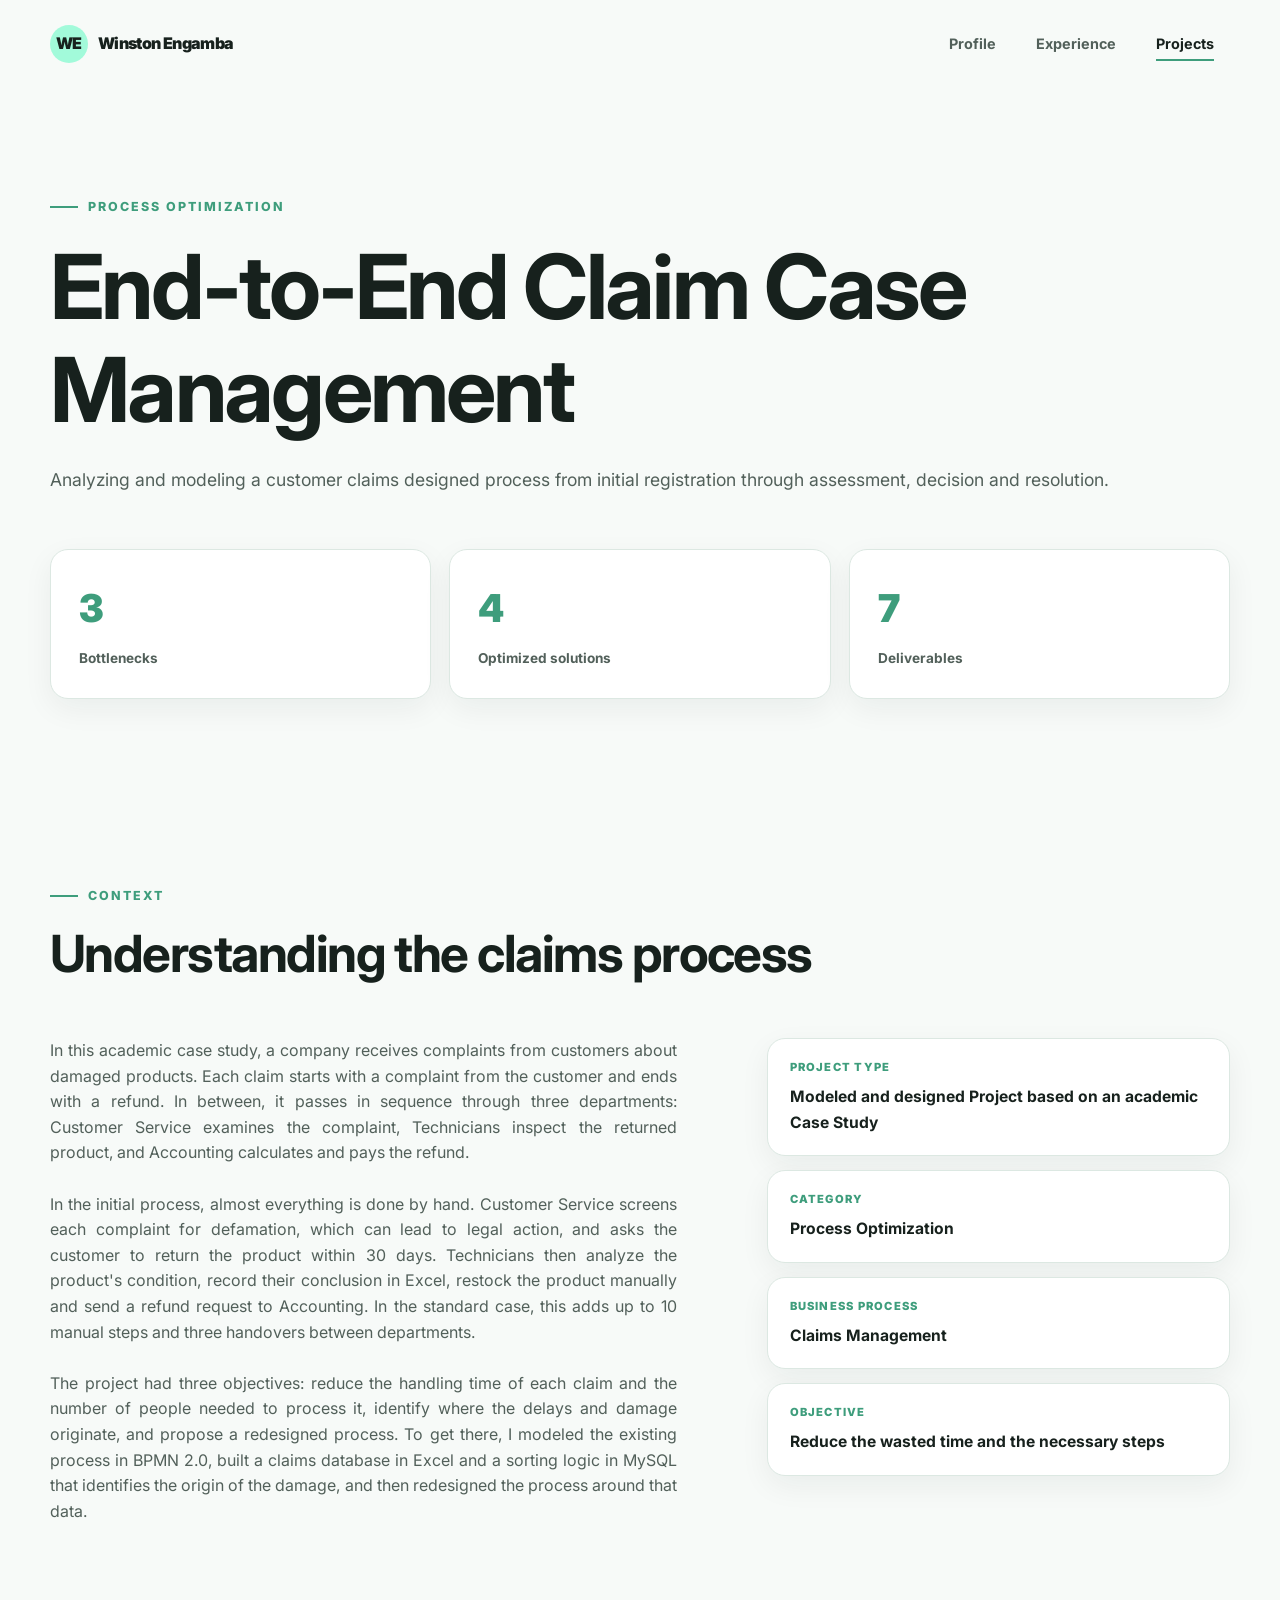
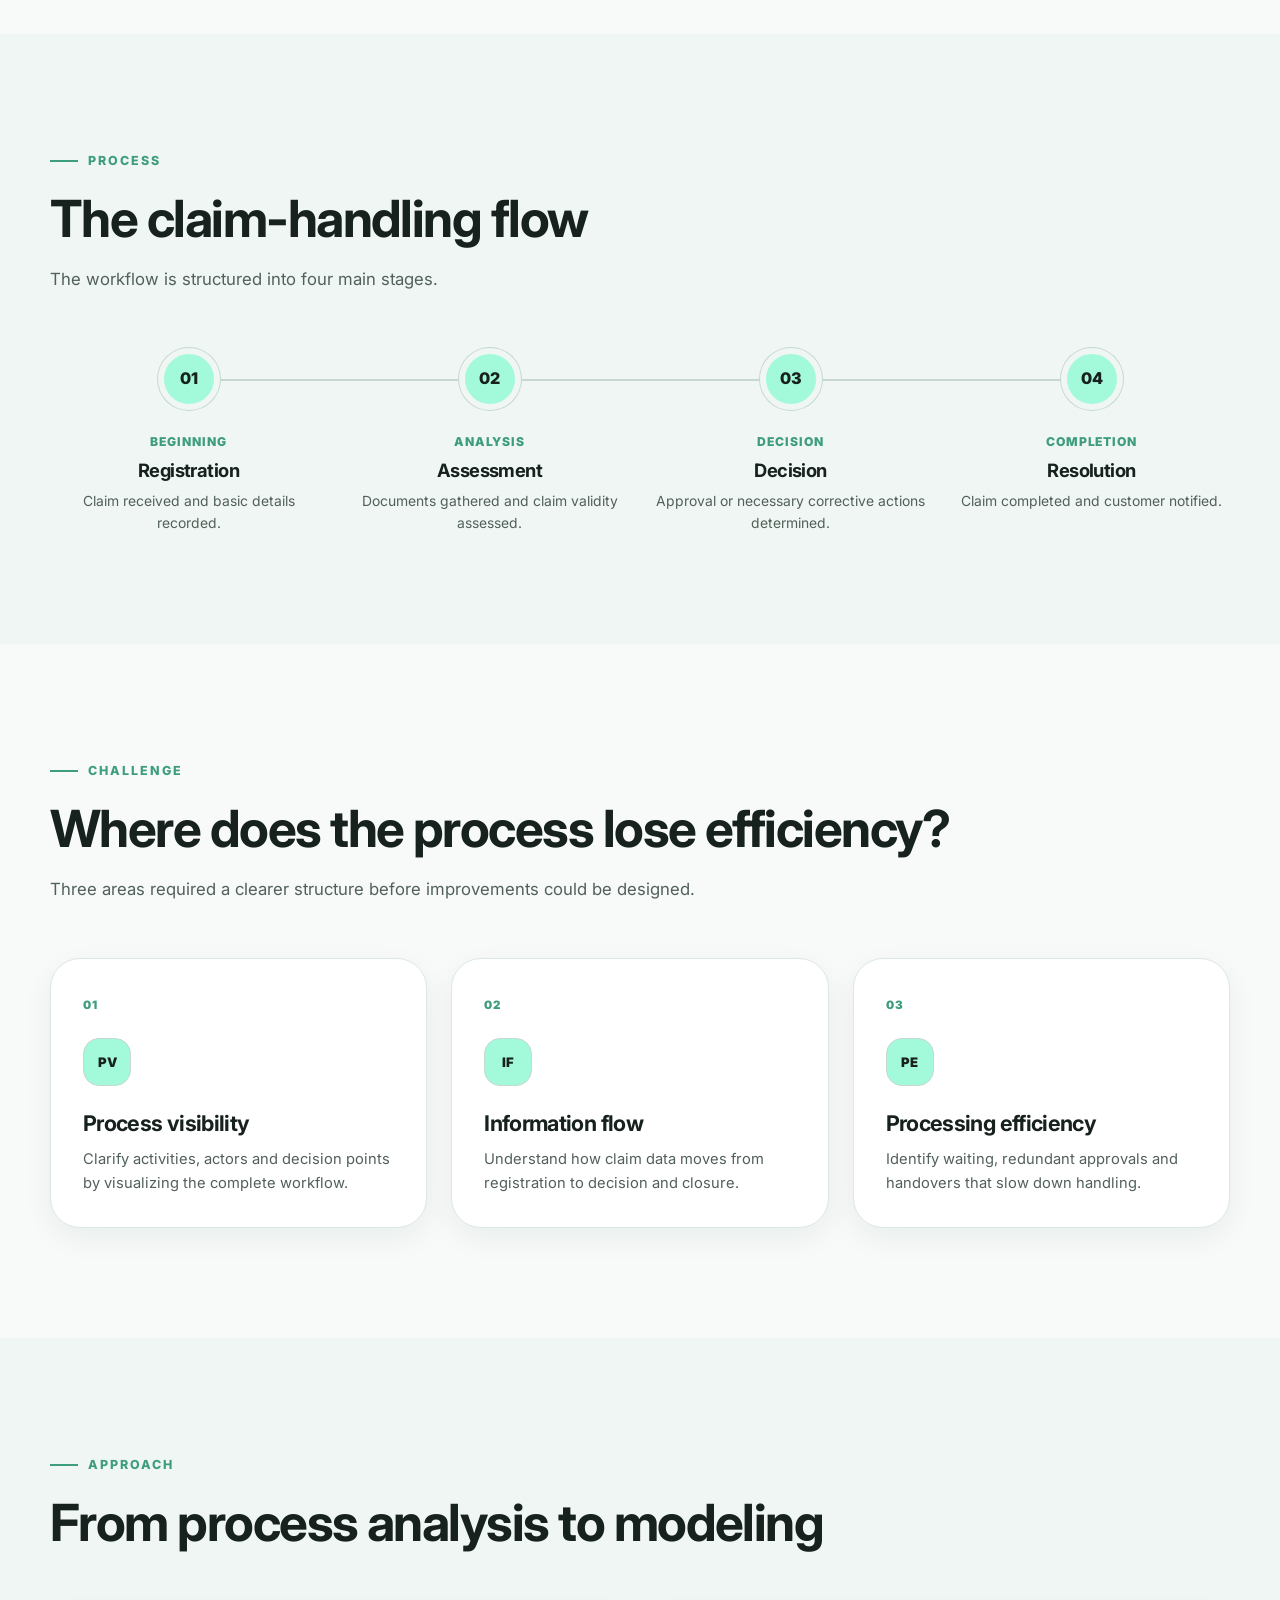
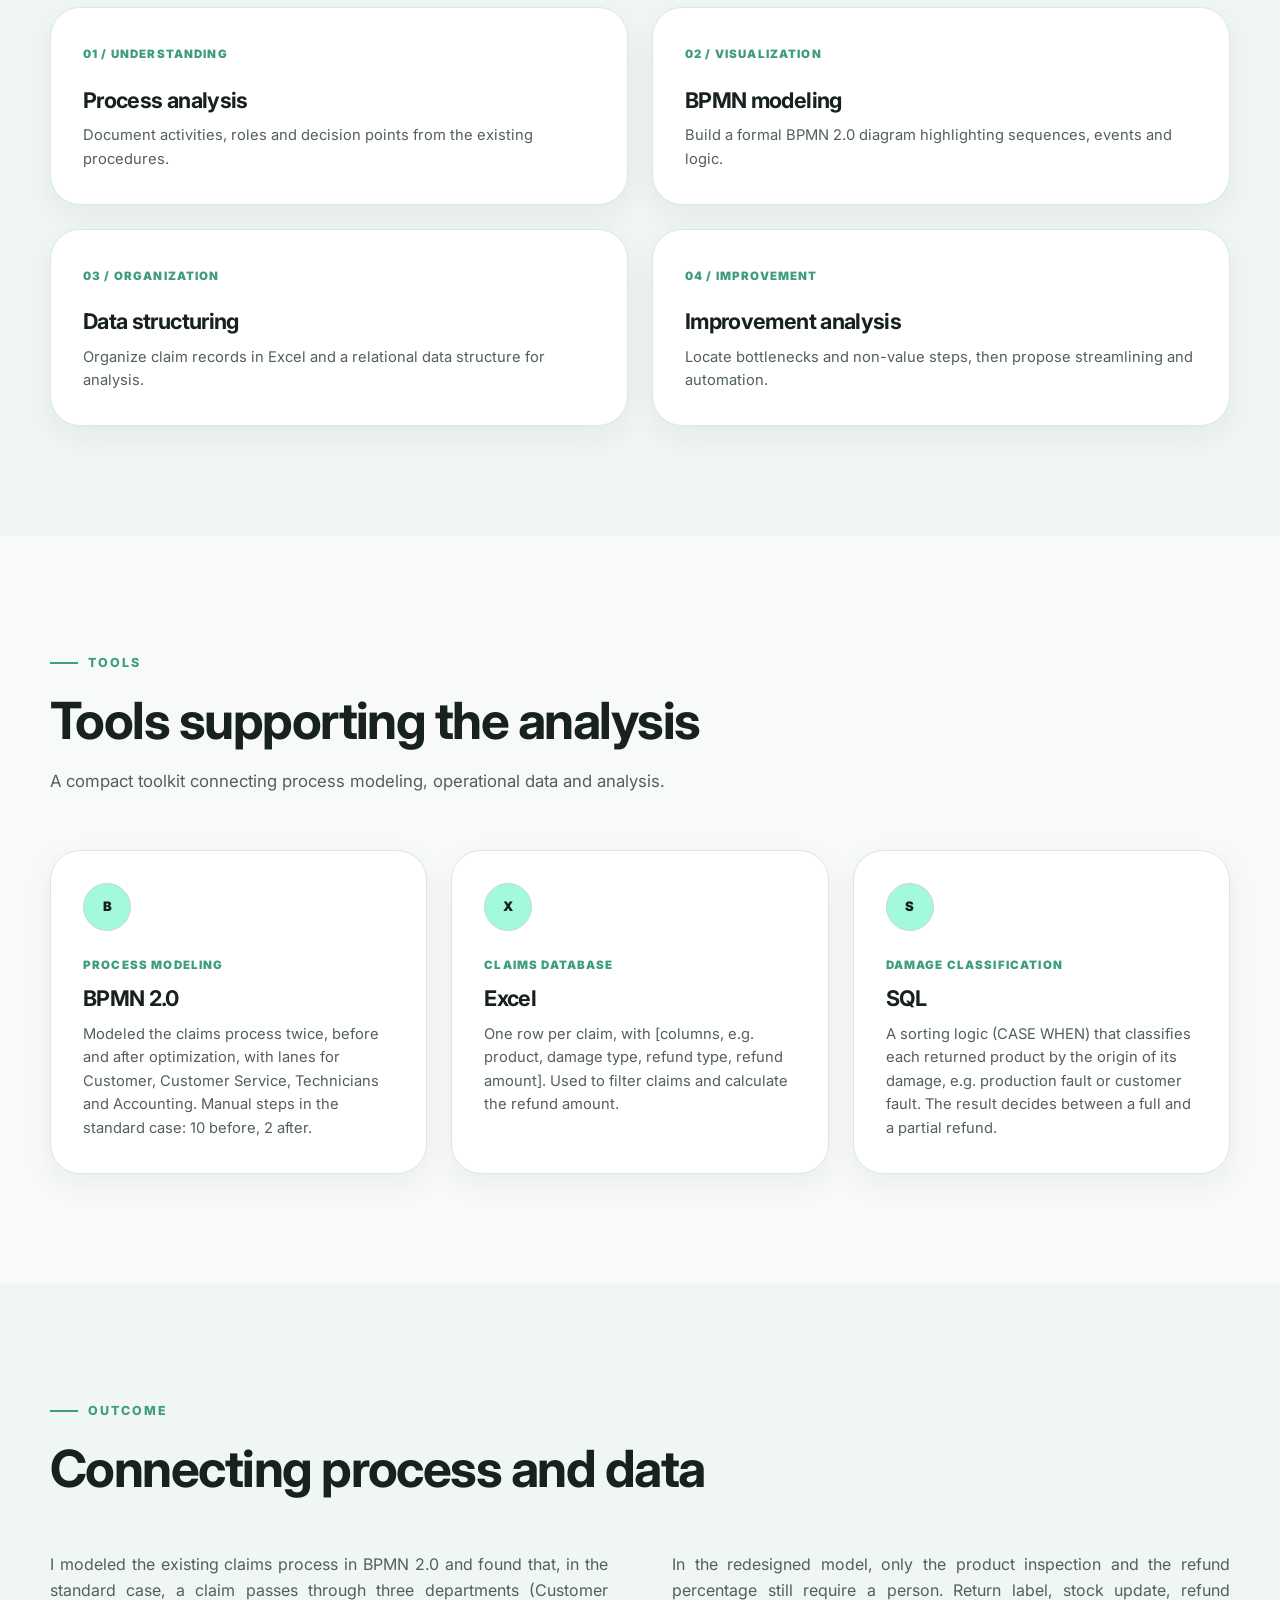
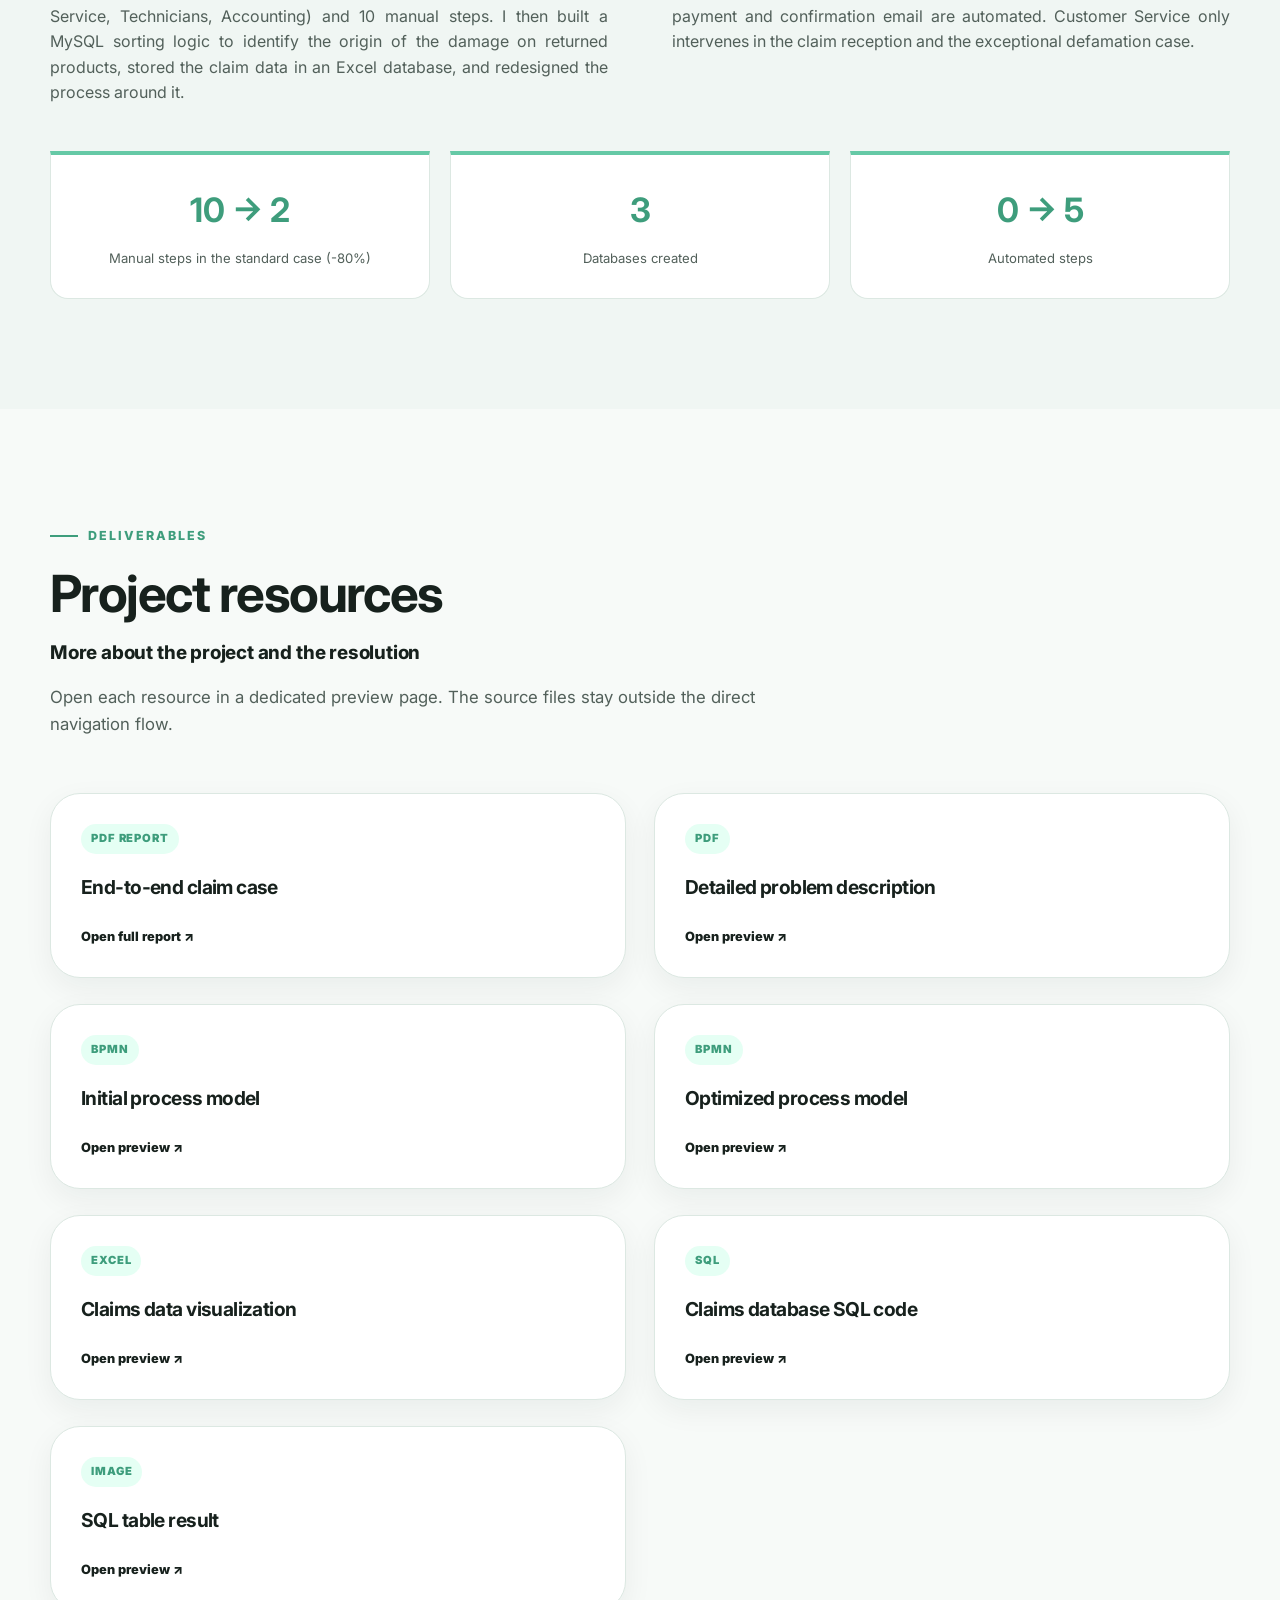
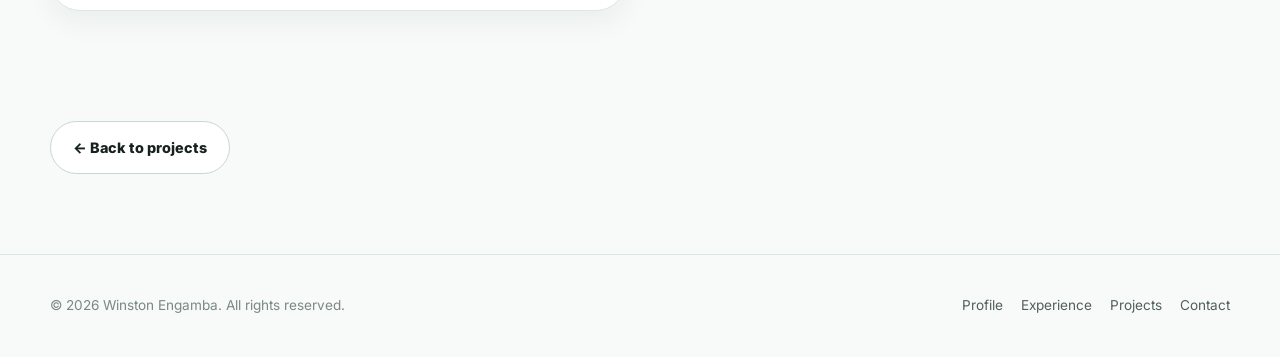
==== commit 4ed3744c: "Simplify automated steps display in claims case study Removed specific automated steps description f" ====
--- a/claims-case-study.html
+++ b/claims-case-study.html
@@ -303,8 +303,7 @@
                     </div>
                     <div class="outcome-metric">
                         <strong>0 → 5</strong>
-                        <span>Automated steps (return label, stock update, refund, confirmation, 
-                            defamation filter)</span>
+                        <span>Automated steps</span>
                     </div>
                 </div>
             </div>
